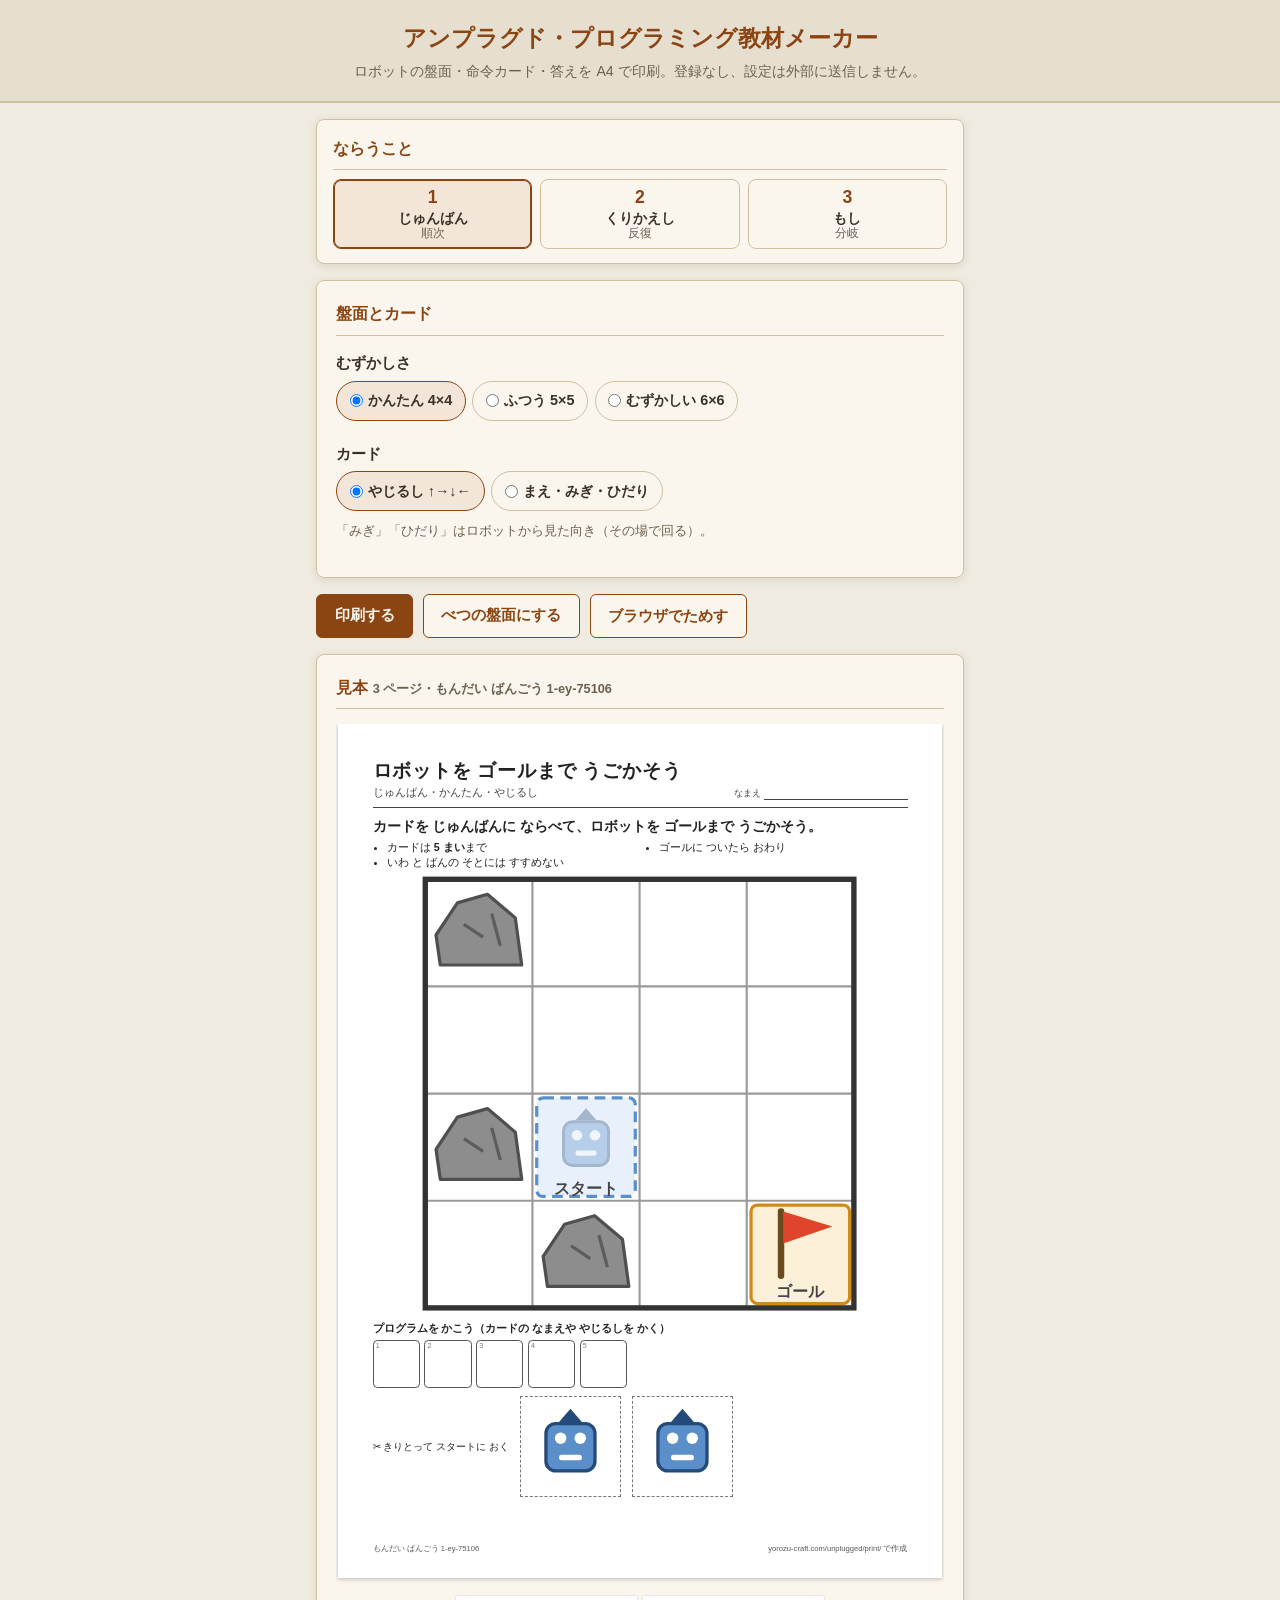
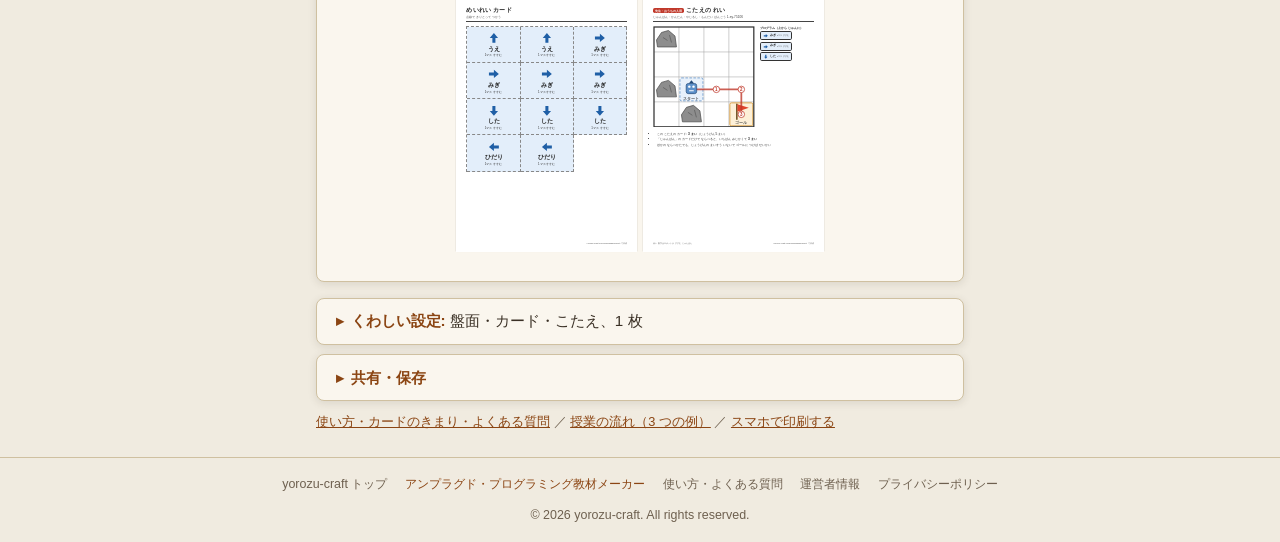
==== index.html @ e31ffbff "アンプラグド・プログラミング教材メーカーを作る（K83） - 盤面（4×4〜6×6）を種から生成。じゅんばん・くりかえし・もしの 3 段階、やじるし／まえ・みぎ・ひだりのカード - どの盤面もカードの" ====
<!DOCTYPE html>
<html lang="ja">
<head>
  <meta charset="UTF-8">
  <meta name="viewport" content="width=device-width, initial-scale=1.0">
  <title>アンプラグド・プログラミング教材メーカー（命令カード・盤面を印刷）｜yorozu-craft</title>
  <meta name="description" content="アンプラグド・プログラミングの教材を無料で印刷。ロボットの盤面・命令カード・先生用の答え。じゅんばん・くりかえし・もしの3段階で、毎回ちがう盤面。登録なし。">
  <meta name="robots" content="index, follow">
  <link rel="canonical" href="https://yorozu-craft.com/unplugged/">

  <meta property="og:title" content="アンプラグド・プログラミング教材メーカー｜yorozu-craft">
  <meta property="og:description" content="アンプラグド・プログラミングの教材を無料で印刷。ロボットの盤面・命令カード・先生用の答え。じゅんばん・くりかえし・もしの3段階で、毎回ちがう盤面。登録なし。">
  <meta property="og:type" content="website">
  <meta property="og:url" content="https://yorozu-craft.com/unplugged/">
  <meta property="og:site_name" content="yorozu-craft">
  <meta property="og:locale" content="ja_JP">
  <meta property="og:image" content="https://yorozu-craft.com/unplugged/og-image.png">
  <meta property="og:image:width" content="1200">
  <meta property="og:image:height" content="630">
  <meta name="twitter:card" content="summary_large_image">
  <meta name="theme-color" content="#8b4513" media="(prefers-color-scheme: light)">
  <meta name="theme-color" content="#1c1814" media="(prefers-color-scheme: dark)">

  <script type="application/ld+json">
  {
    "@context": "https://schema.org",
    "@type": "WebApplication",
    "name": "アンプラグド・プログラミング教材メーカー",
    "description": "アンプラグド・プログラミングの教材を無料で印刷。ロボットの盤面・命令カード・先生用の答え。じゅんばん・くりかえし・もしの3段階で、毎回ちがう盤面。登録なし。",
    "url": "https://yorozu-craft.com/unplugged/",
    "applicationCategory": "EducationalApplication",
    "operatingSystem": "All",
    "offers": { "@type": "Offer", "price": "0", "priceCurrency": "JPY" },
    "inLanguage": "ja"
  }
  </script>

  <!-- Google AdSense（サイト所有確認 + 広告配信スクリプト）。広告は印刷に出さない（style.css の @media print） -->
  <meta name="google-adsense-account" content="ca-pub-5375267956079717">
  <script async src="https://pagead2.googlesyndication.com/pagead/js/adsbygoogle.js?client=ca-pub-5375267956079717"
     crossorigin="anonymous"></script>

  <link rel="icon" href="./favicon.svg" type="image/svg+xml">
  <link rel="apple-touch-icon" href="./apple-touch-icon.png">
  <link rel="manifest" href="./manifest.webmanifest">
  <link rel="stylesheet" href="./style.css">
</head>
<body class="tool-page">

  <!-- 固定バー（SCREEN.md 1.2・D59）: 印刷ボタンが画面の外にあるときだけ上端に出す。読み込み時は無い -->
  <div class="fixbar" id="fixbar" role="status" hidden>
    <span class="fixbar-type" id="fixbar-text"></span>
    <button type="button" class="btn" id="fixbar-print">印刷する</button>
  </div>

  <header class="app-header">
    <h1>アンプラグド・プログラミング教材メーカー</h1>
    <p class="subtitle">ロボットの盤面・命令カード・答えを A4 で印刷。登録なし、設定は外部に送信しません。</p>
  </header>

  <main class="app-main">
    <div id="shared-banner" class="notice" role="status" hidden></div>

    <!-- 1. 種類（段階） -->
    <section class="card" id="sec-type" aria-labelledby="h-type">
      <h2 id="h-type">ならうこと</h2>
      <div class="types">
        <label class="tile"><input type="radio" name="step" value="1" checked><span class="t-ico" aria-hidden="true">1</span><span class="t-name">じゅんばん</span><span class="t-sub">順次</span></label>
        <label class="tile"><input type="radio" name="step" value="2"><span class="t-ico" aria-hidden="true">2</span><span class="t-name">くりかえし</span><span class="t-sub">反復</span></label>
        <label class="tile"><input type="radio" name="step" value="3"><span class="t-ico" aria-hidden="true">3</span><span class="t-name">もし</span><span class="t-sub">分岐</span></label>
      </div>
    </section>

    <!-- 2. 最小の設定（SCREEN.md 1.2 の 3） -->
    <fieldset class="card req" id="sec-opts">
      <legend>盤面とカード</legend>
      <div class="field">
        <span class="lbl-plain" id="lbl-level">むずかしさ</span>
        <div class="seg" role="radiogroup" aria-labelledby="lbl-level">
          <label><input type="radio" name="level" value="easy" checked> かんたん 4×4</label>
          <label><input type="radio" name="level" value="normal"> ふつう 5×5</label>
          <label><input type="radio" name="level" value="hard"> むずかしい 6×6</label>
        </div>
      </div>
      <div class="field">
        <span class="lbl-plain" id="lbl-mode">カード</span>
        <div class="seg" role="radiogroup" aria-labelledby="lbl-mode">
          <label><input type="radio" name="mode" value="yaji" checked> やじるし ↑→↓←</label>
          <label><input type="radio" name="mode" value="muki"> まえ・みぎ・ひだり</label>
        </div>
        <p class="hint" id="mode-note">「みぎ」「ひだり」はロボットから見た向き（その場で回る）。</p>
      </div>
    </fieldset>

    <!-- 3. 主なボタン -->
    <div class="btn-row print-row" id="print-row">
      <button type="button" class="btn" id="btn-print">印刷する</button>
      <button type="button" class="btn btn-sub" id="btn-new">べつの盤面にする</button>
      <a class="btn btn-sub" id="btn-try" href="./try.html">ブラウザでためす</a>
    </div>

    <!-- 4. 見本（印刷ではこの DOM がそのまま出る） -->
    <section class="card" id="sec-preview" aria-labelledby="h-preview">
      <h2 id="h-preview">見本 <span class="small" id="preview-info"></span></h2>
      <div class="sheets" id="sheets" aria-live="polite"></div>
    </section>

    <!-- 5. くわしい設定 -->
    <details class="card opt no-print" id="opt-more">
      <summary>くわしい設定: <span class="opt-state"></span></summary>
      <fieldset class="field plain">
        <legend>印刷するもの</legend>
        <label class="inline"><input type="checkbox" id="part-board" checked> 盤面（プログラムを書くらん・ロボットのコマつき）</label>
        <label class="inline"><input type="checkbox" id="part-cards" checked> 命令カード（切り取って使う）</label>
        <label class="inline"><input type="checkbox" id="part-answer" checked> こたえ（先生・おうちの人用）</label>
      </fieldset>
      <div class="field">
        <label for="boards">盤面の数</label>
        <select id="boards"><option value="1">1 枚</option><option value="2">2 枚</option><option value="3">3 枚</option><option value="4">4 枚</option></select>
      </div>
      <label class="inline field"><input type="checkbox" id="big"> カードを大きく（黒板に貼る。1 ページ 6 まい）</label>
      <div class="field">
        <label for="name">なまえ（盤面に入れる。空欄なら書くらん）</label>
        <input type="text" id="name" maxlength="20" autocomplete="off">
      </div>
      <label class="inline field"><input type="checkbox" id="credit" checked> ページの下に「yorozu-craft.com/unplugged/print/ で作成」</label>
      <div class="field">
        <label for="seed">もんだい ばんごう（同じ番号なら同じ盤面）</label>
        <input type="number" id="seed" min="1" max="99999" inputmode="numeric">
      </div>
    </details>

    <!-- 6. 共有・保存 -->
    <details class="card opt no-print" id="file-box">
      <summary>共有・保存</summary>
      <p class="small">設定はこの端末のブラウザ（localStorage、キー <code>unplugged_settings</code>）にだけ保存され、外部には送信されません。書き出し・読み込みはこの画面のボタンから。</p>
      <div class="btn-row">
        <button type="button" id="share" class="btn btn-sub">同じ盤面を開くリンクをコピー</button>
        <button type="button" id="backup-export" class="btn btn-sub">ファイルに書き出す</button>
        <button type="button" id="backup-import" class="btn btn-sub">ファイルから読み込む</button>
      </div>
      <input type="file" id="backup-file" accept=".json,application/json" hidden>
      <p id="backup-msg" class="small" aria-live="polite"></p>
    </details>

    <p class="small no-print"><a href="./guide.html">使い方・カードのきまり・よくある質問</a> ／ <a href="./jugyou.html">授業の流れ（3 つの例）</a> ／ <a href="../print-help.html">スマホで印刷する</a></p>
  </main>

  <footer class="app-footer">
    <nav class="footer-nav" aria-label="フッターナビゲーション">
      <ul>
        <li><a href="../">yorozu-craft トップ</a></li>
        <li><a href="./" aria-current="page">アンプラグド・プログラミング教材メーカー</a></li>
        <li><a href="./guide.html">使い方・よくある質問</a></li>
        <li><a href="../about.html">運営者情報</a></li>
        <li><a href="../privacy-policy.html">プライバシーポリシー</a></li>
      </ul>
    </nav>
    <p>&copy; 2026 yorozu-craft. All rights reserved.</p>
  </footer>

  <script src="./screen.js"></script>
  <script src="./puzzle.js"></script>
  <script src="./calc.js"></script>
  <script src="./sheets.js"></script>
  <script src="./main.js"></script>
  <!-- Cloudflare Web Analytics（Cookie を使わないアクセス解析） --><script type='module' src='https://static.cloudflareinsights.com/beacon.min.js' data-cf-beacon='{"token": "b79bf821e1fd4b6683866d493b1de426"}'></script><!-- End Cloudflare Web Analytics -->
</body>
</html>
---- style.css ----
/* ===========================
   アンプラグド・プログラミング教材メーカー — yorozu-craft 共通の和紙風の配色
   色はトークン（--bg / --card / --text / --muted / --accent / --border）だけを使う。
   ダークモードは端末の設定に自動で合わせる（prefers-color-scheme。手動切替は付けない）
   =========================== */
:root {
  color-scheme: light dark;
  --bg: #f0ebe0;
  --bg-2: #e6dfd0;
  --card: #faf6ee;
  --text: #3a3025;
  --muted: #6e604f;
  --accent: #8b4513;
  --accent-soft: #f3e6d8;
  --border: #cfc0a0;
  --shadow: rgba(58, 48, 37, 0.12);
}

@media (prefers-color-scheme: dark) {
  :root {
    --bg: #1c1814;
    --bg-2: #25201a;
    --card: #2b251e;
    --text: #ece4d6;
    --muted: #b9ab96;
    --accent: #e0a066;
    --accent-soft: #3a2e22;
    --border: #4a3f33;
    --shadow: rgba(0, 0, 0, 0.4);
  }
}

*, *::before, *::after { box-sizing: border-box; margin: 0; padding: 0; }
[hidden] { display: none !important; }

body {
  /* README「ツールを追加するとき」9: 端末のフォント。Web フォントは読まない */
  font-family: "Noto Sans JP", "Noto Sans CJK JP", "Hiragino Sans", "Hiragino Kaku Gothic ProN", Meiryo, sans-serif;
  background: var(--bg);
  color: var(--text);
  line-height: 1.7;
}

a { color: var(--accent); }

/* ヘッダー */
.app-header {
  text-align: center;
  padding: 1.4rem 1rem 1.1rem;
  background: var(--bg-2);
  border-bottom: 2px solid var(--border);
}
.app-header h1 { font-size: 1.45rem; color: var(--accent); line-height: 1.4; }
.app-header .subtitle { font-size: 0.88rem; color: var(--muted); margin-top: 0.3rem; }

/* レイアウト */
.app-main { max-width: 680px; margin: 0 auto; padding: 1rem; }
.card {
  background: var(--card);
  border: 1px solid var(--border);
  border-radius: 8px;
  padding: 1.2rem;
  margin-bottom: 1rem;
  box-shadow: 0 2px 8px var(--shadow);
}
.card h2 {
  font-size: 1.02rem;
  color: var(--accent);
  border-bottom: 1px solid var(--border);
  padding-bottom: 0.4rem;
  margin-bottom: 0.9rem;
}

/* 入力 */
.field { margin-bottom: 1rem; }
.field label { display: block; font-weight: 600; font-size: 0.95rem; margin-bottom: 0.25rem; }
.field .hint { font-size: 0.8rem; color: var(--muted); margin-bottom: 0.4rem; }
.field input[type="number"], .field input[type="text"], .field select {
  width: 100%;
  max-width: 16rem;
  padding: 0.45rem 0.5rem;
  font-size: 1rem;
  border: 1px solid var(--border);
  border-radius: 6px;
  background: var(--card);
  color: var(--text);
}

.btn {
  display: inline-block;
  padding: 0.5rem 1.1rem;
  border: none;
  border-radius: 6px;
  background: var(--accent);
  color: var(--card);
  font-size: 0.95rem;
  font-weight: 600;
  cursor: pointer;
}
.btn:focus-visible { outline: 2px solid var(--accent); outline-offset: 2px; }

/* 読みもの（guide.html） */
.content h3 { font-size: 0.95rem; margin: 1rem 0 0.3rem; }
.content p, .content li { font-size: 0.9rem; }
.content p + p { margin-top: 0.5rem; }
.content ul, .content ol { padding-left: 1.3rem; margin: 0.3rem 0; }
.faq dt { font-weight: 600; margin-top: 0.9rem; font-size: 0.92rem; }
.faq dt::before { content: 'Q. '; color: var(--accent); }
.faq dd { font-size: 0.88rem; color: var(--muted); padding: 0.2rem 0 0.5rem 1.2rem; border-bottom: 1px solid var(--border); }
.info-list { display: grid; grid-template-columns: max-content 1fr; gap: 0.4rem 1.2rem; font-size: 0.9rem; }
.info-list dt { font-weight: 600; }
.info-list dd { color: var(--muted); }
.small { font-size: 0.8rem; color: var(--muted); margin-top: 0.4rem; }

/* フッター */
.app-footer {
  text-align: center;
  padding: 1rem;
  font-size: 0.78rem;
  color: var(--muted);
  border-top: 1px solid var(--border);
  margin-top: 0.5rem;
}
.footer-nav ul { list-style: none; display: flex; justify-content: center; flex-wrap: wrap; gap: 0.4rem 1.1rem; margin-bottom: 0.6rem; }
.footer-nav a { color: var(--muted); text-decoration: none; }
.footer-nav a:hover, .footer-nav a[aria-current="page"] { color: var(--accent); }

@media (max-width: 480px) {
  .app-header h1 { font-size: 1.2rem; }
}

/* ===========================
   画面の骨組み（yorozu-plans の docs/SCREEN.md。README「ツールを追加するとき」25）
   必須の入力（fieldset.req）→ 結果（.result-card）→ くわしく入れる（details.opt）、上端の固定バー、PC の 2 カラム
   seido-keisan/nenmatsu と gakushu-print の試験（2026-09-24）から取り出したもの
   =========================== */
fieldset.card { min-width: 0; }
.req legend {
  float: left; width: 100%;   /* legend を枠の上に載せず、h2 と同じ見た目で枠の中に置く */
  font-size: 1.02rem; font-weight: 700; color: var(--accent);
  border-bottom: 1px solid var(--border); padding-bottom: 0.4rem; margin-bottom: 0.9rem;
}
.req legend + * { clear: both; }

/* 結果: 大きな数字 1 つ＋ 1 行。内訳は details.rels */
.result-card { scroll-margin-top: 56px; }   /* 固定バー（44px）で見出しが隠れないように */
.result-card:focus { outline: none; }
.result-big { font-size: 1.8rem; font-weight: 700; color: var(--accent); line-height: 1.3; }
.result-sub { font-size: 0.9rem; color: var(--muted); }
details.rels > summary { cursor: pointer; min-height: 44px; padding: 0.55rem 0; list-style: none; color: var(--accent); font-size: 0.92rem; }
details.rels > summary::-webkit-details-marker { display: none; }
details.rels > summary::before { content: '▸'; margin-right: 0.4rem; }
details.rels[open] > summary::before { content: '▾'; }

/* くわしく入れる（1 グループ 1 つの details）。summary の .opt-state に今の状態を出す（screen.js の detailsSummary） */
details.card.opt { padding: 0 1.2rem; margin-bottom: 0.6rem; }
details.card.opt > summary {
  cursor: pointer; display: block; min-height: 44px; padding: 0.6rem 0;
  color: var(--accent); font-weight: 600; font-size: 0.95rem; list-style: none;
}
details.card.opt > summary::-webkit-details-marker { display: none; }
details.card.opt > summary::before { content: '▸'; margin-right: 0.4rem; }
details.card.opt[open] > summary::before { content: '▾'; }
details.card.opt[open] { padding-bottom: 0.9rem; }
details.card.opt[open] > summary { border-bottom: 1px solid var(--border); margin-bottom: 0.9rem; }
details > summary:focus-visible { outline: 2px solid var(--accent); outline-offset: 2px; }
.opt-state { color: var(--text); font-weight: normal; }
.btn-row { display: flex; flex-wrap: wrap; gap: 0.6rem; margin: 0.6rem 0; }   /* ボタンの間隔（SCREEN.md 5 章。4 章の上下 12px 以上は margin で） */
.btn-row .btn { min-height: 44px; }

/* 固定バー（SCREEN.md 0 章の 3・D59）: 上端に 1 行、高さ 44px。下端は AdSense のアンカー広告が使う。
   読み込み時は hidden（screen.js が出し入れする。fixed なのでレイアウトはずれない） */
.fixbar {
  position: fixed; top: 0; left: 0; right: 0; z-index: 50; height: 44px;
  background: var(--card); border-bottom: 2px solid var(--accent); box-shadow: 0 2px 8px var(--shadow);
}
.fixbar a, .fixbar button {
  display: block; width: 100%; max-width: 720px; margin: 0 auto; padding: 0 1rem; height: 42px; line-height: 42px; text-align: center;
  white-space: nowrap; overflow: hidden; text-overflow: ellipsis; font: inherit; font-weight: 700;
  color: var(--accent); background: none; border: none; text-decoration: none; cursor: pointer;
}
.fixbar a:focus-visible, .fixbar button:focus-visible { outline: 2px solid var(--accent); outline-offset: -3px; }

/* PC（900px 以上）の 2 カラム（D63: 制度の計算機だけ）。<main class="app-main layout-2col"> にすると、
   左に入力・右に結果（sticky）。結果が常に見えるので、固定バーに fixbar-narrow も付けて PC では出さない */
@media (min-width: 900px) {
  .fixbar-narrow { display: none !important; }
  .layout-2col { max-width: 1120px; display: grid; grid-template-columns: minmax(0, 1fr) minmax(0, 26rem); column-gap: 1.2rem; align-items: start; }
  .layout-2col > *, .layout-2col > form > * { grid-column: 1; }
  .layout-2col > form { display: contents; }
  .layout-2col .result-card { grid-column: 2; grid-row: 1 / span 30; position: sticky; top: 1rem; max-height: calc(100vh - 2rem); overflow-y: auto; }
}

@media print {
  .fixbar, .no-print { display: none !important; }
  /* 印刷では折りたたみの中も出す（途中の計算・入れた値を紙に残す） */
  main details::details-content { content-visibility: visible; display: block; }
  main details > summary::before { content: none; }
  .layout-2col { display: block; }
  .layout-2col .result-card { position: static; max-height: none; overflow: visible; }
  /* 広告は印刷に出さない（gakushu-print と同じ） */
  ins.adsbygoogle, .google-auto-placed, iframe[id^="aswift"], iframe[id^="google_ads"] { display: none !important; }
}

/* ===========================
   アンプラグド・プログラミング教材メーカーの部品
   =========================== */
.btn { font-family: inherit; text-decoration: none; border: 1px solid var(--accent); }
.btn-sub { background: var(--card); color: var(--accent); }
.btn:disabled { opacity: 0.5; cursor: not-allowed; }
.notice { background: var(--accent-soft); border: 1px solid var(--accent); border-radius: 8px; padding: 0.6rem 0.9rem; margin-bottom: 1rem; font-size: 0.9rem; }
.hint { font-size: 0.8rem; color: var(--muted); margin-top: 0.3rem; }
.lbl-plain { display: block; font-weight: 600; font-size: 0.95rem; margin-bottom: 0.3rem; }
fieldset.plain { border: none; }
fieldset.plain legend { font-weight: 600; font-size: 0.95rem; margin-bottom: 0.3rem; }
.inline { display: flex; align-items: flex-start; gap: 0.45rem; font-size: 0.9rem; min-height: 32px; }
.inline input { margin-top: 0.4rem; flex: none; }
.field .inline { font-weight: 400; }

/* 選択肢（ラジオをボタンの見た目に） */
.seg { display: flex; flex-wrap: wrap; gap: 0.4rem; }
.seg label {
  display: inline-flex; align-items: center; gap: 0.3rem; min-height: 40px;
  border: 1px solid var(--border); border-radius: 999px; padding: 0.3rem 0.8rem;
  font-size: 0.9rem; cursor: pointer; background: var(--card);
}
.seg label:has(input:checked) { background: var(--accent-soft); border-color: var(--accent); font-weight: 600; }
.seg label:has(input:disabled) { opacity: 0.45; cursor: not-allowed; }
.seg label:has(input:focus-visible) { outline: 2px solid var(--accent); outline-offset: 2px; }

/* 種類のタイル */
.types { display: grid; grid-template-columns: repeat(3, minmax(0, 1fr)); gap: 0.5rem; }
.tile {
  position: relative; display: grid; grid-template-columns: 1fr; justify-items: center; text-align: center;
  border: 1px solid var(--border); border-radius: 8px; padding: 0.45rem 0.5rem; cursor: pointer; background: var(--card); min-height: 52px;
}
.tile input { position: absolute; opacity: 0; width: 1px; height: 1px; }
.tile:has(input:checked) { border-color: var(--accent); background: var(--accent-soft); box-shadow: inset 0 0 0 1px var(--accent); }
.tile:has(input:focus-visible) { outline: 2px solid var(--accent); outline-offset: 2px; }
.t-ico { font-size: 1.1rem; line-height: 1.2; color: var(--accent); font-weight: 700; }
.t-name { font-weight: 600; font-size: 0.88rem; line-height: 1.3; }
.t-sub { font-size: 0.72rem; color: var(--muted); line-height: 1.2; }
#sec-type .types + * { margin-top: 0; }
#sec-type { padding: 0.9rem 1rem; }
#sec-type h2 { margin-bottom: 0.6rem; }

.print-row { margin: 0 0 1rem; }
.fixbar { display: flex; align-items: center; justify-content: center; gap: 0.8rem; padding: 0 1rem; }
.fixbar-type { font-size: 0.85rem; color: var(--muted); white-space: nowrap; overflow: hidden; text-overflow: ellipsis; min-width: 0; }
.fixbar .btn { flex: none; width: auto; height: 34px; line-height: 1; padding: 0.2rem 1.1rem; color: var(--card); background: var(--accent); }
#sec-preview { scroll-margin-top: 56px; }

/* ===========================
   プリント（A4 縦 210×297mm）。画面では縮小して見本に、印刷では原寸で 1 枚ずつ。紙なのでダークモードでも白地
   =========================== */
.sheets { --z: 0.4; min-height: 12rem; margin: 0.4rem 0; overflow-x: auto; text-align: center; }
.sheets .sheet { zoom: var(--z); margin: 0 auto 24px; box-shadow: 0 1px 6px rgba(0, 0, 0, 0.25); text-align: left; }
.sheets .sheet + .sheet { display: inline-flex; vertical-align: top; zoom: var(--zs, 0.12); margin: 0 12px 12px; }
.sheet {
  width: 210mm; height: 297mm; overflow: hidden; padding: 12mm 12mm 8mm;
  display: flex; flex-direction: column; background: #fff; color: #222;
  font-family: "Noto Sans JP", "Noto Sans CJK JP", "Hiragino Sans", "Hiragino Kaku Gothic ProN", Meiryo, sans-serif;
  line-height: 1.4; -webkit-print-color-adjust: exact; print-color-adjust: exact;
}
.sh-head { display: flex; justify-content: space-between; align-items: flex-end; gap: 4mm; border-bottom: 0.6mm solid #444; padding-bottom: 2.5mm; }
.sh-title h3 { font-size: 19pt; font-weight: 700; letter-spacing: 0.04em; }
.sh-sub { font-size: 10.5pt; color: #444; }
.sh-fields { display: flex; gap: 4mm; font-size: 11pt; }
.f { display: inline-flex; align-items: flex-end; gap: 1mm; white-space: nowrap; }
.f .lbl { font-size: 9pt; color: #444; }
.box.name { display: inline-block; border-bottom: 0.3mm solid #444; min-width: 50mm; height: 9mm; position: relative; }
.name-dark { position: absolute; left: 1.5mm; bottom: 0.5mm; font-size: 15pt; }
.ans-badge { display: inline-block; font-size: 10pt; color: #fff; background: #c0392b; border-radius: 2mm; padding: 0.5mm 2.5mm; vertical-align: middle; letter-spacing: 0; }
.sh-inst { font-size: 14pt; font-weight: 700; margin: 3mm 0 1mm; }
.rules { font-size: 10.5pt; padding-left: 5mm; margin: 0 0 2mm; columns: 2; column-gap: 8mm; }
.rules li { break-inside: avoid; }
.sh-body { flex: 1; min-height: 0; }
.sh-foot { display: flex; justify-content: space-between; font-size: 7.5pt; color: #595959; padding-top: 2mm; margin-top: auto; }

/* 盤面（SVG。1 マス = 100） */
.board-wrap { display: flex; justify-content: center; align-items: flex-start; }
.sheet-board .board-wrap { flex: none; height: 152mm; }
.sheet-board .board-wrap .board { height: 152mm; }
.board .b-bg { fill: #fff; }
.board .b-line { stroke: #9a9a9a; stroke-width: 2; }
.board .b-frame { fill: none; stroke: #333; stroke-width: 5; }
.board .start-bg { fill: #e8f1fb; stroke: #5b8fc9; stroke-width: 3; stroke-dasharray: 10 6; }
.board .goal-bg { fill: #fdf0d8; stroke: #d08a1a; stroke-width: 3; }
.board .goal-pole { stroke: #6b4b1c; stroke-width: 6; stroke-linecap: round; }
.board .goal-flag { fill: #e0452b; }
.board .cell-label { font-size: 15px; fill: #444; font-weight: 700; }
.board .rock path { fill: #8d8d8d; stroke: #4f4f4f; stroke-width: 3; stroke-linejoin: round; }
.board .rock .rock-line { fill: none; stroke: #5d5d5d; stroke-width: 3; }
.board .ans-path { fill: none; stroke: #c0392b; stroke-width: 7; stroke-linejoin: round; stroke-linecap: round; opacity: 0.8; }
.board .ans-dot { fill: #fff; stroke: #c0392b; stroke-width: 3; }
.board .ans-num { font-size: 18px; font-weight: 700; fill: #c0392b; }
.robot .rb-body { fill: #5b8fc9; stroke: #234a78; stroke-width: 4; }
.robot .rb-nose { fill: #234a78; }
.robot .rb-eye { fill: #fff; }
.robot.faint { opacity: 0.35; }
.robot.live { transition: transform 0.35s ease; }

/* プログラムを書くらん・切り取るコマ */
.write { margin-top: 3mm; }
.write-h { font-size: 10.5pt; font-weight: 700; margin-bottom: 1.5mm; }
.pboxes { display: flex; flex-wrap: wrap; gap: 1.5mm; }
.pbox { width: 16.5mm; height: 16.5mm; border: 0.4mm solid #555; border-radius: 1.5mm; position: relative; }
.pbox-n { position: absolute; left: 0.8mm; top: 0.2mm; font-size: 7pt; color: #777; }
.cutout { display: flex; align-items: center; gap: 4mm; margin-top: 3mm; font-size: 9.5pt; }
.piece { border: 0.3mm dashed #777; display: inline-flex; padding: 1mm; }
.piece svg { width: 100%; height: 100%; }

/* こたえ */
.ans-grid { display: flex; gap: 6mm; margin-top: 4mm; align-items: flex-start; }
.ans-grid .board-wrap { flex: none; width: 118mm; }
.ans-grid .board-wrap .board { width: 118mm; height: auto; }
.ans-prog { flex: 1; min-width: 0; }
.ans-notes { font-size: 10.5pt; padding-left: 5mm; margin-top: 5mm; }
.ans-notes li { margin-bottom: 1.2mm; }
.prog { list-style: none; }
.prog li { margin: 0 0 1.2mm calc(var(--dep) * 7mm); }

/* カード */
.pcard {
  display: flex; align-items: center; gap: 2.5mm; border: 0.6mm solid #333; border-radius: 3mm; padding: 2mm 3mm;
  background: #fff; color: #222; font-weight: 700;
}
.pcard .ic { width: 13mm; height: 13mm; flex: none; }
.pcard .pc-name { font-size: 17pt; line-height: 1.1; white-space: nowrap; }
.pcard .pc-sub { white-space: nowrap; }
.pcard .pc-sub { font-size: 9.5pt; font-weight: 400; color: #333; }
.pcard .rep-n { display: inline-block; min-width: 9mm; height: 8mm; border: 0.4mm solid #333; border-radius: 1mm; background: #fff; text-align: center; font-size: 13pt; font-weight: 700; vertical-align: middle; }
.c-move { background: #e3eefa; } .c-move .ic { color: #1f5fa6; }
.c-turn { background: #e5f4e6; } .c-turn .ic { color: #2b7a33; }
.c-rep { background: #fdecd6; } .c-rep .ic { color: #b86400; }
.c-if { background: #f1e6f8; } .c-if .ic { color: #7a3aa0; }
.c-end { background: #eee; } .c-end .ic { color: #555; }
.pcard.mini { display: inline-flex; padding: 0.8mm 2mm; gap: 1.5mm; border-width: 0.4mm; border-radius: 2mm; }
.pcard.mini .ic { width: 6.5mm; height: 6.5mm; }
.pcard.mini .pc-name { font-size: 11pt; }
.pcard.mini .pc-sub { font-size: 8pt; }
.pcard.mini .rep-n { min-width: 6mm; height: 5.5mm; font-size: 10pt; }
.cut-grid { display: grid; grid-template-columns: repeat(3, 1fr); grid-auto-rows: 42mm; margin-top: 4mm; border-top: 0.3mm dashed #888; border-left: 0.3mm dashed #888; }
.cut-grid > .pcard { border-radius: 0; border: none; border-right: 0.3mm dashed #888; border-bottom: 0.3mm dashed #888; flex-direction: column; justify-content: center; gap: 1mm; text-align: center; }
.cut-grid > .pcard .ic { width: 16mm; height: 16mm; }
.cut-grid > .pcard .pc-name { font-size: 20pt; }
.sheet-cards.big .cut-grid { grid-template-columns: repeat(2, 1fr); grid-auto-rows: 84mm; }
.sheet-cards.big .pcard .ic { width: 34mm; height: 34mm; }
.sheet-cards.big .pcard .pc-name { font-size: 40pt; }
.sheet-cards.big .pcard .pc-sub { font-size: 16pt; }
.sheet-cards.big .pcard .rep-n { min-width: 18mm; height: 15mm; font-size: 26pt; }

@page { size: A4 portrait; margin: 0; }
@media print {
  html, body { background: #fff !important; margin: 0; padding: 0; }
  body.tool-page > :not(main) { display: none !important; }
  body.tool-page main > :not(#sec-preview) { display: none !important; }
  #sec-preview > :not(#sheets) { display: none !important; }
  body.tool-page main, #sec-preview { max-width: none; margin: 0; padding: 0; border: none; box-shadow: none; background: none; }
  #sheets > :not(.sheet) { display: none !important; }
  .sheets { min-height: 0; margin: 0; overflow: visible; text-align: left; }
  .sheets .sheet, .sheets .sheet + .sheet { display: flex; zoom: 1; margin: 0; box-shadow: none; break-after: page; page-break-after: always; height: 296.6mm; }
  .sheets .sheet:last-child { break-after: auto; page-break-after: auto; }
}

/* ===========================
   ためす画面（try.html）
   =========================== */
.try-page .app-header { padding: 0.5rem 1rem; }
.try-page .app-header h1 { font-size: 1.05rem; }
.try-page .app-main { padding: 0.5rem 0.75rem; }
.try-top { display: flex; justify-content: space-between; align-items: center; gap: 0.5rem; font-size: 0.85rem; margin-bottom: 0.4rem; }
.try-board { background: #fff; border-radius: 8px; padding: 4px; max-width: 420px; margin: 0 auto; display: flex; justify-content: center; }
.try-board .board { width: 100%; height: auto; display: block; max-height: 37vh; }
.try-rule { font-size: 0.8rem; color: var(--muted); text-align: center; margin: 0.2rem 0; }
.palette { display: grid; grid-template-columns: repeat(4, minmax(0, 1fr)); gap: 0.35rem; margin: 0.4rem 0; }
.palette button { min-height: 48px; font-family: inherit; border-radius: 8px; border: 1px solid var(--border); background: var(--card); color: var(--text); cursor: pointer; display: flex; align-items: center; justify-content: center; gap: 0.2rem; font-size: 0.85rem; font-weight: 700; padding: 0.2rem; }
.palette button .ic { width: 22px; height: 22px; flex: none; }
.palette button span { white-space: nowrap; font-size: 0.82rem; }
.palette .c-move .ic { color: #1f5fa6; } .palette .c-turn .ic { color: #2b7a33; } .palette .c-rep .ic { color: #b86400; } .palette .c-if .ic { color: #7a3aa0; } .palette .c-end .ic { color: #777; }
.rep-pick { grid-column: span 2; display: flex; align-items: center; gap: 0.3rem; font-size: 0.85rem; justify-content: center; white-space: nowrap; }
.rep-pick select { font-size: 1rem; padding: 0.2rem; border-radius: 6px; border: 1px solid var(--border); background: var(--card); color: var(--text); }
.prog-box { background: var(--card); border: 1px solid var(--border); border-radius: 8px; min-height: 52px; padding: 0.4rem; }
.prog-box .prog { display: flex; flex-wrap: wrap; gap: 0.25rem; align-items: center; }
.prog-box .prog li { margin: 0; }
.prog-box .pcard.mini { font-size: 12px; }
.prog-box .pcard.mini .ic { width: 16px; height: 16px; }
.prog-box .pcard.mini .pc-name { font-size: 13px; }
.prog-box .pcard.mini .pc-sub { font-size: 10px; }
.prog-box .pcard.mini .rep-n { min-width: 16px; height: 16px; font-size: 12px; line-height: 14px; }
.prog-box li.now .pcard { outline: 3px solid #e0452b; outline-offset: 1px; }
.prog-box li.bad .pcard { outline: 3px dashed #c0392b; }
.prog-box .dep-mark { color: var(--muted); font-size: 0.75rem; }
.prog-count { font-size: 0.8rem; color: var(--muted); text-align: right; }
.run-row { display: grid; grid-template-columns: 2fr 1fr 1fr; gap: 0.4rem; margin: 0.5rem 0; }
.run-row .btn { min-height: 48px; white-space: nowrap; padding: 0.5rem 0.4rem; font-size: 0.88rem; }
.try-result { font-size: 1.05rem; font-weight: 700; text-align: center; min-height: 1.6em; }
.try-result.ok { color: #2b7a33; }
.try-result.ng { color: #c0392b; }
@media (prefers-color-scheme: dark) {
  .try-result.ok { color: #7fd08a; }
  .try-result.ng { color: #ff9a8a; }
}
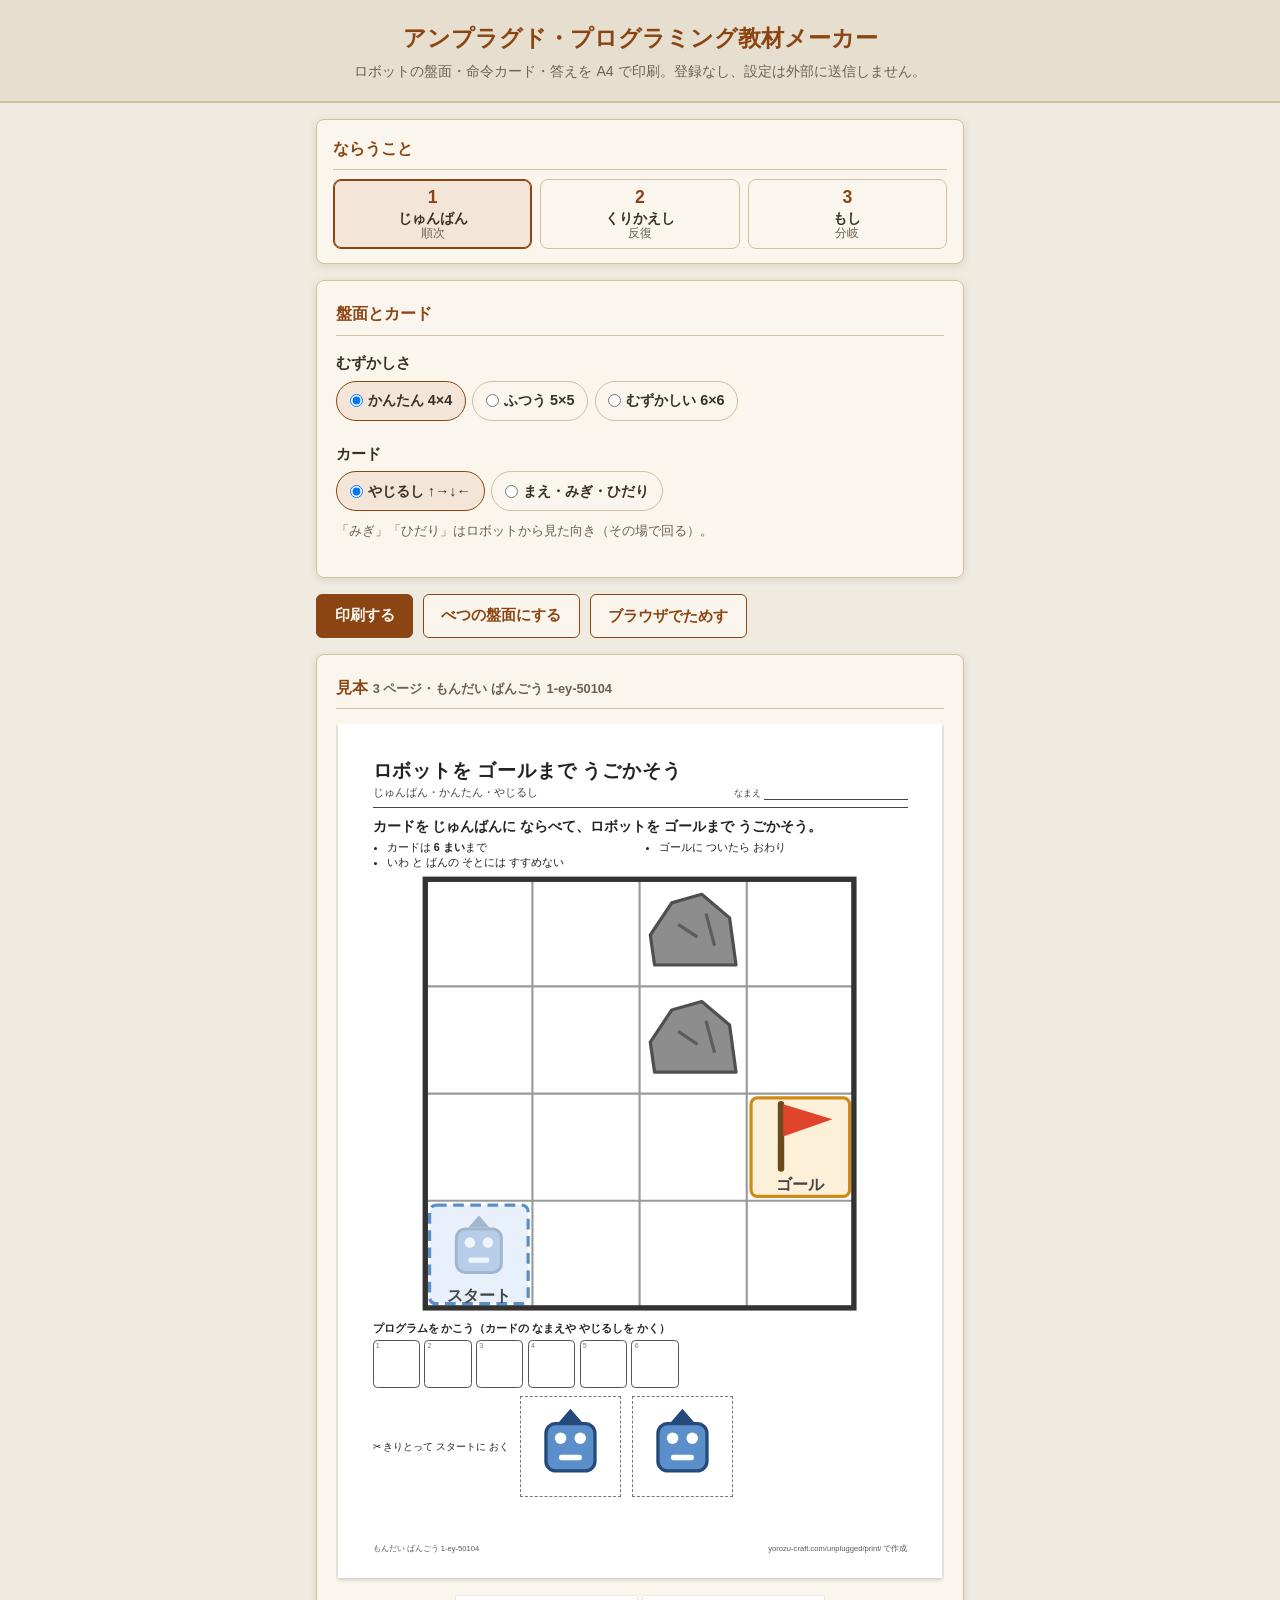
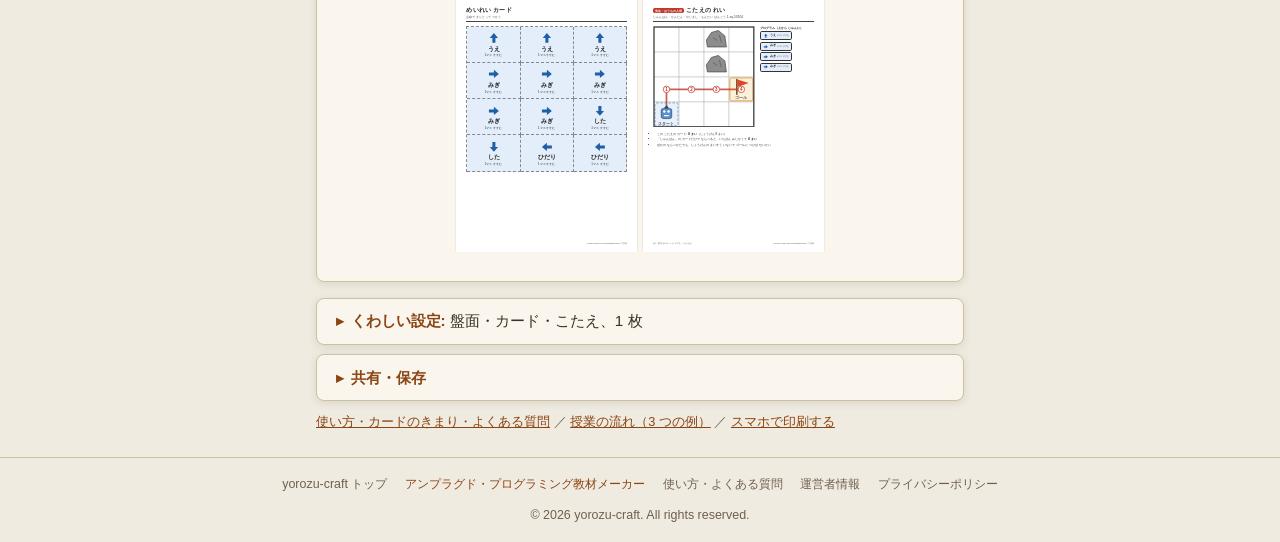
==== commit d3c97f71: "「保存した内容をすべて消す（初期状態に戻す）」ボタンを置く（K123） ブラウザに保存するページに、共通の reset-storage.js と data-reset-storage のボタンを置く。" ====
--- a/index.html
+++ b/index.html
@@ -138,6 +138,7 @@
         <button type="button" id="share" class="btn btn-sub">同じ盤面を開くリンクをコピー</button>
         <button type="button" id="backup-export" class="btn btn-sub">ファイルに書き出す</button>
         <button type="button" id="backup-import" class="btn btn-sub">ファイルから読み込む</button>
+        <button type="button" class="btn btn-sub" data-reset-storage="unplugged_">保存した内容をすべて消す（初期状態に戻す）</button>
       </div>
       <input type="file" id="backup-file" accept=".json,application/json" hidden>
       <p id="backup-msg" class="small" aria-live="polite"></p>
@@ -163,6 +164,7 @@
   <script src="./puzzle.js"></script>
   <script src="./calc.js"></script>
   <script src="./sheets.js"></script>
+  <script src="./reset-storage.js"></script>
   <script src="./main.js"></script>
   <!-- Cloudflare Web Analytics（Cookie を使わないアクセス解析） --><script type='module' src='https://static.cloudflareinsights.com/beacon.min.js' data-cf-beacon='{"token": "b79bf821e1fd4b6683866d493b1de426"}'></script><!-- End Cloudflare Web Analytics -->
 </body>
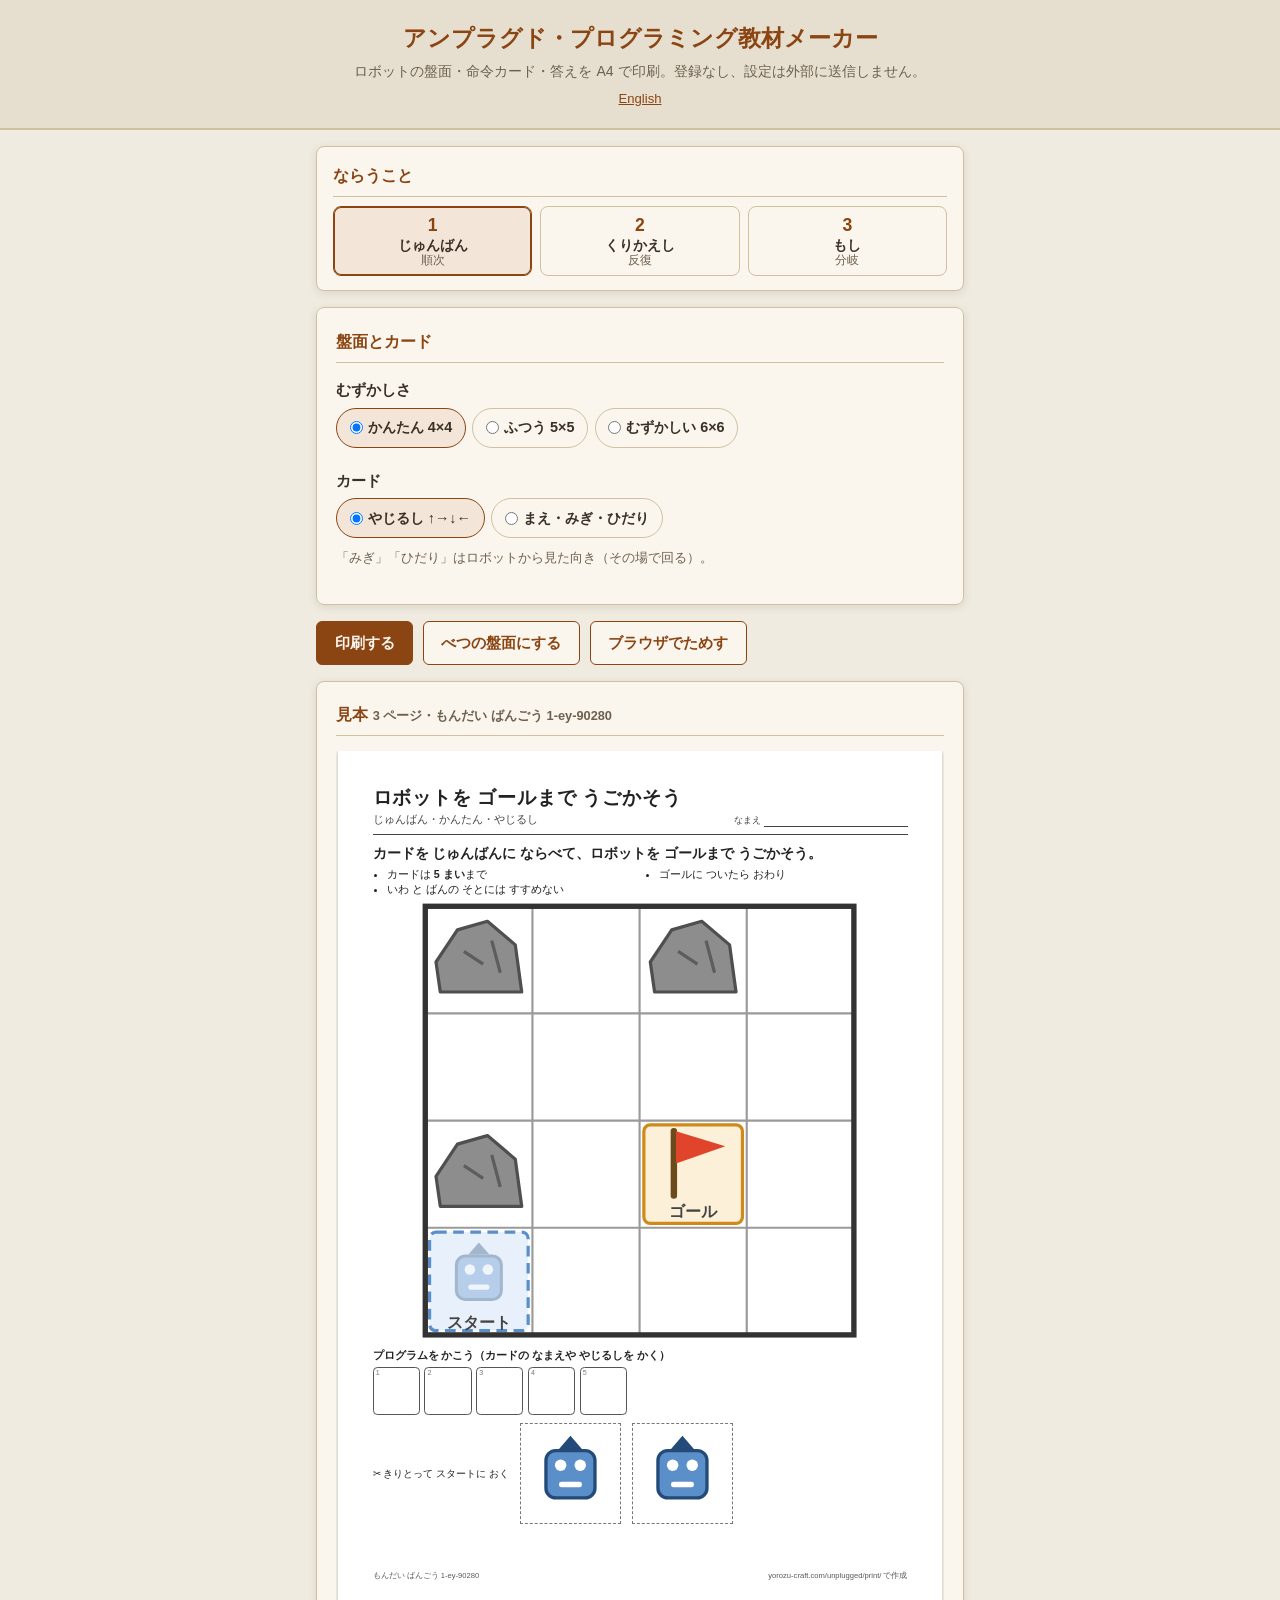
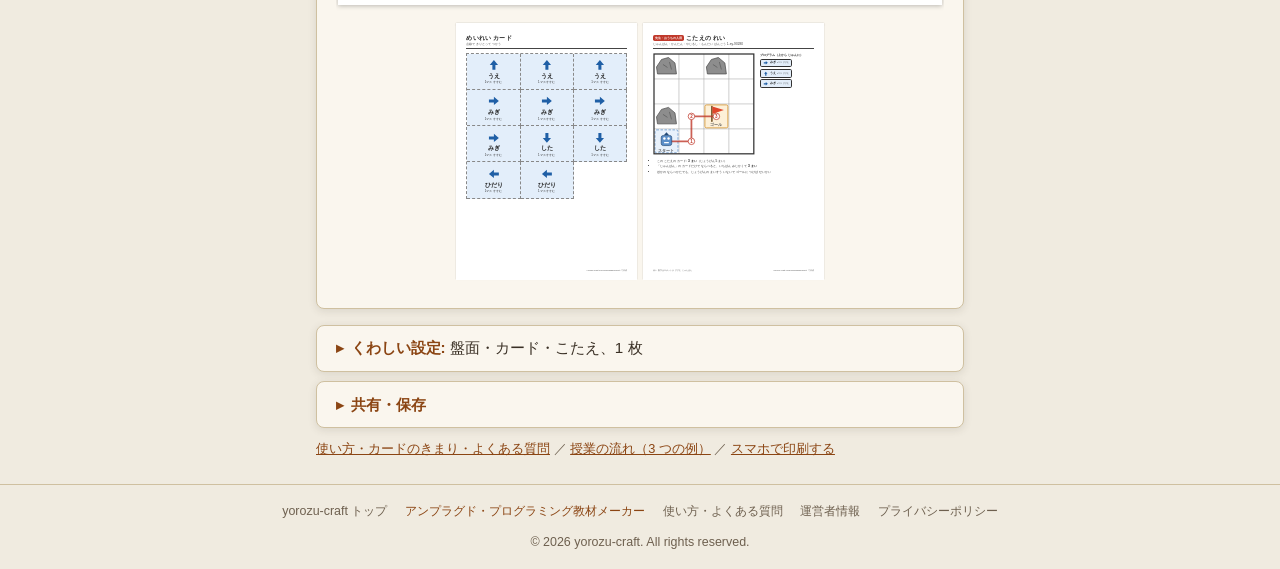
==== commit 8b370292: "英語版を足す（en/。Unplugged coding printables、K83 の英語） - 同じ生成器と印刷ページを使い、文だけ英語に（sheets.js に TXT.ja / TXT.en。" ====
--- a/index.html
+++ b/index.html
@@ -7,6 +7,9 @@
   <meta name="description" content="アンプラグド・プログラミングの教材を無料で印刷。ロボットの盤面・命令カード・先生用の答え。じゅんばん・くりかえし・もしの3段階で、毎回ちがう盤面。登録なし。">
   <meta name="robots" content="index, follow">
   <link rel="canonical" href="https://yorozu-craft.com/unplugged/">
+  <link rel="alternate" hreflang="ja" href="https://yorozu-craft.com/unplugged/">
+  <link rel="alternate" hreflang="en" href="https://yorozu-craft.com/unplugged/en/">
+  <link rel="alternate" hreflang="x-default" href="https://yorozu-craft.com/unplugged/">
 
   <meta property="og:title" content="アンプラグド・プログラミング教材メーカー｜yorozu-craft">
   <meta property="og:description" content="アンプラグド・プログラミングの教材を無料で印刷。ロボットの盤面・命令カード・先生用の答え。じゅんばん・くりかえし・もしの3段階で、毎回ちがう盤面。登録なし。">
@@ -56,6 +59,7 @@
   <header class="app-header">
     <h1>アンプラグド・プログラミング教材メーカー</h1>
     <p class="subtitle">ロボットの盤面・命令カード・答えを A4 で印刷。登録なし、設定は外部に送信しません。</p>
+    <p class="lang-switch"><a href="./en/" hreflang="en" lang="en">English</a></p>
   </header>
 
   <main class="app-main">
--- a/style.css
+++ b/style.css
@@ -52,6 +52,7 @@
 }
 .app-header h1 { font-size: 1.45rem; color: var(--accent); line-height: 1.4; }
 .app-header .subtitle { font-size: 0.88rem; color: var(--muted); margin-top: 0.3rem; }
+.app-header .lang-switch { font-size: 0.82rem; margin-top: 0.3rem; }   /* 日本語 ⇄ English（hreflang の対のページへ） */
 
 /* レイアウト */
 .app-main { max-width: 680px; margin: 0 auto; padding: 1rem; }
@@ -350,6 +351,12 @@
 .sheet-cards.big .pcard .pc-sub { font-size: 16pt; }
 .sheet-cards.big .pcard .rep-n { min-width: 18mm; height: 15mm; font-size: 26pt; }
 
+/* US Letter（215.9×279.4mm。英語版 en/ で選べる）。盤面の高さは sheets.js の BOARD_H.letter（134）＋2 */
+.sheets.letter .sheet { width: 215.9mm; height: 279.4mm; }
+.sheets.letter .sheet-board .board-wrap, .sheets.letter .sheet-board .board-wrap .board { height: 136mm; }
+.sheets.letter .cut-grid { grid-auto-rows: 39mm; }
+.sheets.letter .sheet-cards.big .cut-grid { grid-auto-rows: 78mm; }
+
 @page { size: A4 portrait; margin: 0; }
 @media print {
   html, body { background: #fff !important; margin: 0; padding: 0; }
@@ -361,6 +368,7 @@
   .sheets { min-height: 0; margin: 0; overflow: visible; text-align: left; }
   .sheets .sheet, .sheets .sheet + .sheet { display: flex; zoom: 1; margin: 0; box-shadow: none; break-after: page; page-break-after: always; height: 296.6mm; }
   .sheets .sheet:last-child { break-after: auto; page-break-after: auto; }
+  .sheets.letter .sheet, .sheets.letter .sheet + .sheet { height: 279mm; }
 }
 
 /* ===========================
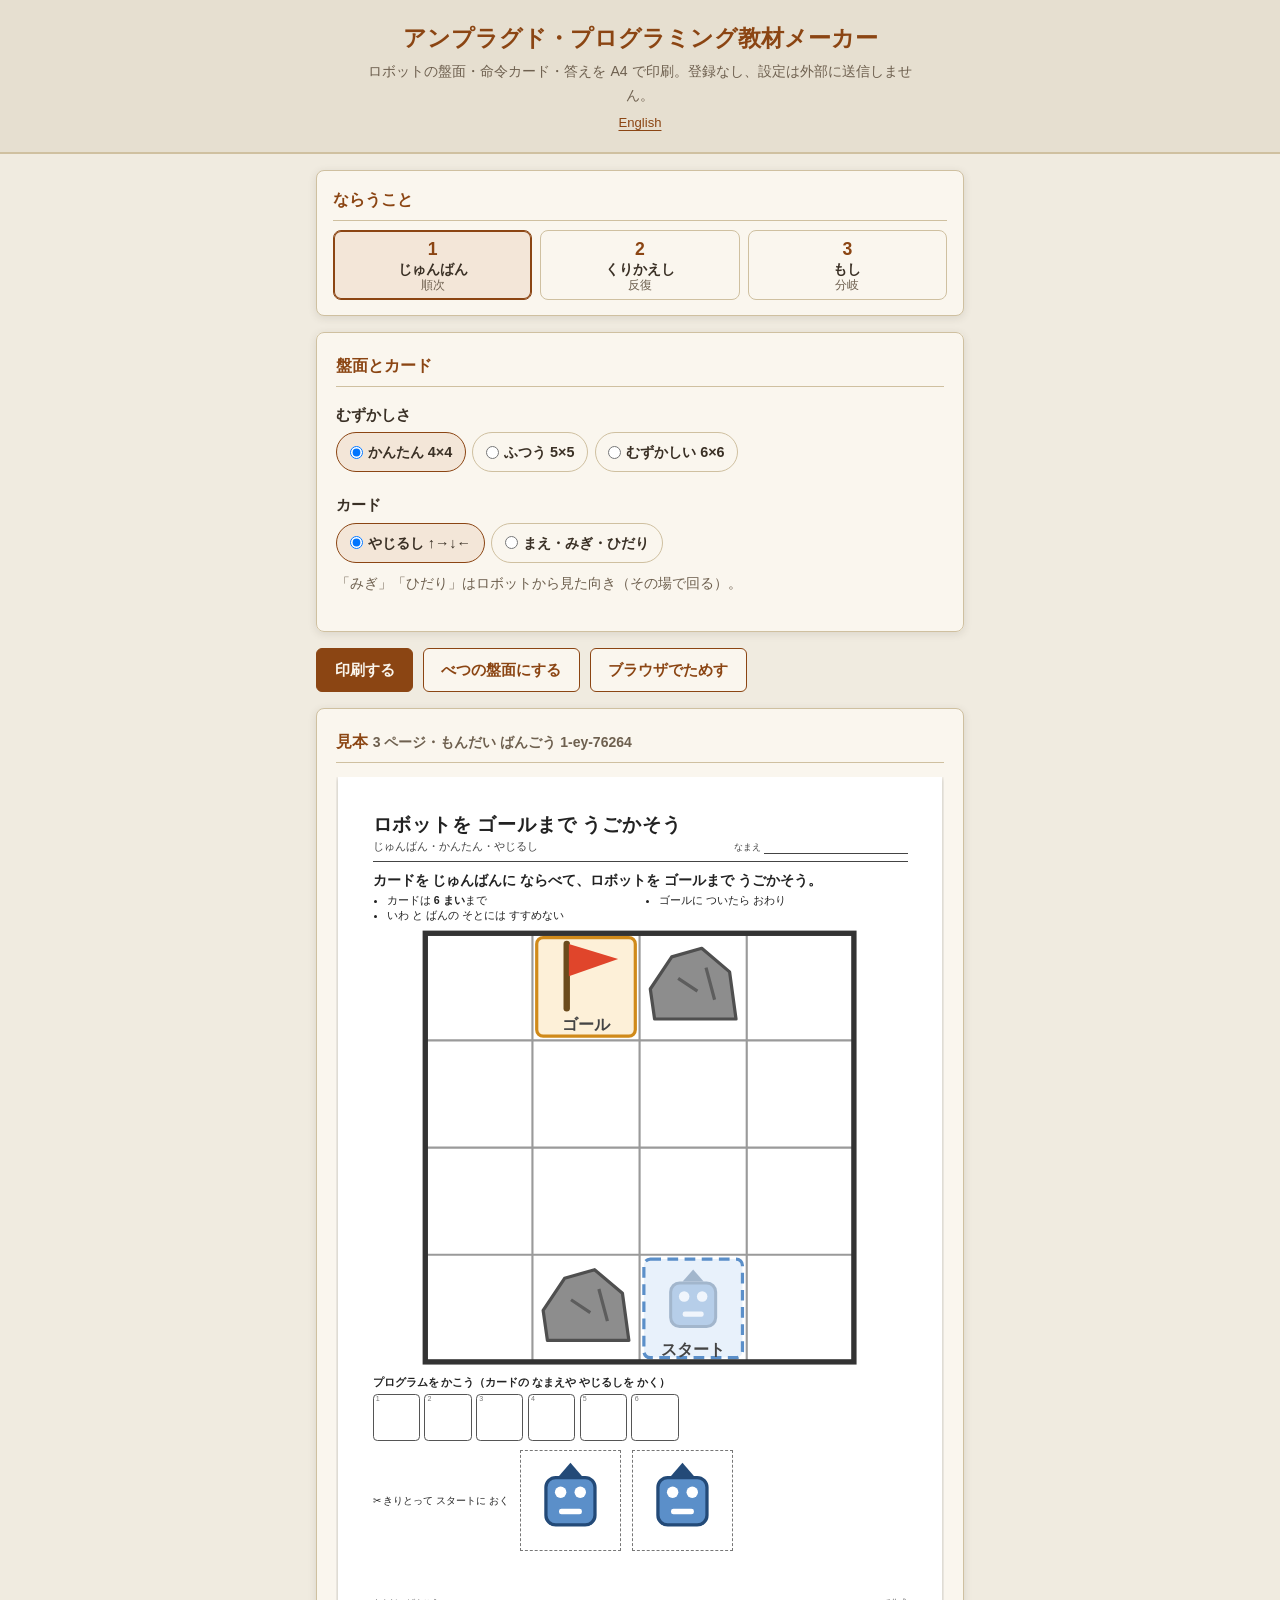
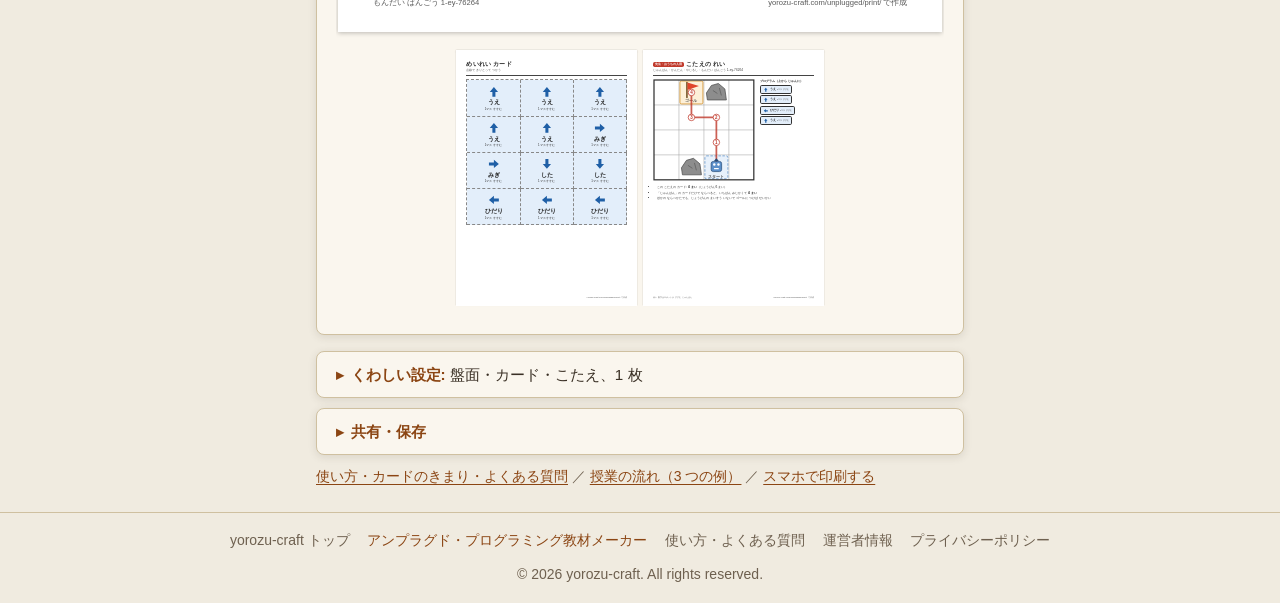
==== commit 7bf42bae: "AdSense 審査中は本文の薄いページの広告 script を外す Co-Authored-By: Claude Opus 5.5 <noreply@anthropic.com> Claude-Se" ====
--- a/index.html
+++ b/index.html
@@ -38,10 +38,8 @@
   }
   </script>
 
-  <!-- Google AdSense（サイト所有確認 + 広告配信スクリプト）。広告は印刷に出さない（style.css の @media print） -->
+  <!-- Google AdSense: サイト所有確認の meta だけ。AdSense 審査が通るまで本文の薄いページは広告 script を外す（2026-10-04）。通ったら本文を足してから戻す -->
   <meta name="google-adsense-account" content="ca-pub-5375267956079717">
-  <script async src="https://pagead2.googlesyndication.com/pagead/js/adsbygoogle.js?client=ca-pub-5375267956079717"
-     crossorigin="anonymous"></script>
 
   <link rel="icon" href="./favicon.svg" type="image/svg+xml">
   <link rel="apple-touch-icon" href="./apple-touch-icon.png">
--- a/style.css
+++ b/style.css
@@ -3,19 +3,48 @@
    色はトークン（--bg / --card / --text / --muted / --accent / --border）だけを使う。
    ダークモードは端末の設定に自動で合わせる（prefers-color-scheme。手動切替は付けない）
    =========================== */
+/* yorozu-common:begin v1 — サイト共通の部品とトークン。正本は youheioonuki.github.io の tools/common/yorozu-common.css。
+   この begin〜end の間は手で直さない（tools/sync-common.mjs で全ツールに配る。ツール固有の上書きは end の後に書く）。
+   出どころ（2026-10-03 確認。yorozu-plans 企画書 59）:
+   - デジタル庁デザインシステム https://design.digital.go.jp/dads/ のコンテンツを加工して作成
+     （フォーカスの輪・リンクの下線・字の大きさの下限・行間・入力欄のエラー表示）。
+     トークンの値は @digital-go-jp/design-tokens 2.0.1（MIT, (c) 2023 デジタル庁）から
+   - GOV.UK Frontend 6.5.1（MIT, (c) Crown copyright）の考え方: visually-hidden、エラーの文の前に読み上げ用の語
+   - 色は和紙風のまま（値は 2026-09-23 からの共通の値）。Web フォントは読まない（ROADMAP 3.3・D2） */
 :root {
   color-scheme: light dark;
   --bg: #f0ebe0;
   --bg-2: #e6dfd0;
   --card: #faf6ee;
   --text: #3a3025;
-  --muted: #6e604f;
+  --muted: #6e604f;          /* 本文の補足。--bg の上で 5.1:1 */
   --accent: #8b4513;
   --accent-soft: #f3e6d8;
-  --border: #cfc0a0;
+  --border: #cfc0a0;         /* 飾りの線（区切り）だけ。操作できる物の枠には --input-border */
+  --input-border: #857561;   /* 入力欄の枠。WCAG 1.4.11 の 3:1（--bg で 3.7:1）。DADS の入力欄は gray-600 の 1px */
   --shadow: rgba(58, 48, 37, 0.12);
-}
-
+  --error: #ce0000;          /* DADS red-900（semantic error-2） */
+  --ok: #197a4b;             /* DADS green-800（semantic success-2） */
+  --focus: #ffd43d;          /* DADS yellow-300 */
+  --focus-ring: #000;        /* DADS: 黒 4px の輪＋黄 2px */
+  --font-ui: "Noto Sans JP", "Noto Sans CJK JP", "Hiragino Sans", "Hiragino Kaku Gothic ProN", Meiryo, sans-serif;
+  /* 字の大きさ（DADS: 本文と操作は 16px 以上、補足は 14px まで、14px 未満は使わない） */
+  --fs-s: 0.875rem;
+  --fs-m: 1rem;
+  --fs-l: 1.25rem;           /* 見出し（隣の段との比 1.25 以上: impeccable typeset） */
+  --fs-xl: 1.625rem;         /* ページの題 */
+  --lh-body: 1.7;            /* DADS の本文の行間 170% */
+  --lh-tight: 1.4;           /* 見出し */
+  /* 余白（4px を基準。DADS の spacing） */
+  --sp-1: 0.25rem;
+  --sp-2: 0.5rem;
+  --sp-3: 0.75rem;
+  --sp-4: 1rem;
+  --sp-6: 1.5rem;
+  --sp-8: 2rem;
+  --radius: 8px;
+  --tap: 44px;               /* 押せる物の高さの下限（DADS・SCREEN 5 章） */
+}
 @media (prefers-color-scheme: dark) {
   :root {
     --bg: #1c1814;
@@ -26,22 +55,45 @@
     --accent: #e0a066;
     --accent-soft: #3a2e22;
     --border: #4a3f33;
+    --input-border: #8c7d68;
     --shadow: rgba(0, 0, 0, 0.4);
+    --error: #ff8a7a;
+    --ok: #6fcf97;
+    --focus-ring: #ffd43d;   /* 暗い地では黄の輪＋黒の縁 */
+    --focus: #000;
   }
 }
-
 *, *::before, *::after { box-sizing: border-box; margin: 0; padding: 0; }
 [hidden] { display: none !important; }
-
-body {
-  /* README「ツールを追加するとき」9: 端末のフォント。Web フォントは読まない */
-  font-family: "Noto Sans JP", "Noto Sans CJK JP", "Hiragino Sans", "Hiragino Kaku Gothic ProN", Meiryo, sans-serif;
-  background: var(--bg);
-  color: var(--text);
-  line-height: 1.7;
-}
-
-a { color: var(--accent); }
+html { -webkit-text-size-adjust: 100%; text-size-adjust: 100%; }
+body { font-family: var(--font-ui); background: var(--bg); color: var(--text); line-height: var(--lh-body); }
+/* リンクは色と下線の両方（DADS リンクテキスト）。ホバーで下線を太く */
+a { color: var(--accent); text-decoration-thickness: 1px; text-underline-offset: 3px; }
+@media (hover: hover) { a:hover { text-decoration-thickness: 3px; } }
+/* フォーカスの輪（DADS）。:where で詳しさを 0 にして、ツールの規則で上書きできるようにする */
+:where(a, button, input, select, textarea, summary, [tabindex]):focus-visible {
+  outline: 4px solid var(--focus-ring); outline-offset: 2px; box-shadow: 0 0 0 2px var(--focus);
+}
+:where(input, select, textarea, button) { font: inherit; color: inherit; }
+/* 入力欄の例（placeholder）も 4.5:1。ブラウザ既定の灰色は和紙の地で 4.3:1 */
+:where(input, textarea)::placeholder { color: var(--muted); opacity: 1; }
+/* 入力欄の字は 16px 以上（iPhone で拡大されない・DADS） */
+:where(input:not([type="checkbox"]):not([type="radio"]):not([type="range"]), select, textarea) { font-size: max(1rem, 16px); }
+/* エラー（DADS: 枠を赤に、文の頭に「＊」。GOV.UK: 読み上げには「エラー:」を先に）。
+   使い方: <p class="field-error" id="x-err"><span class="visually-hidden">エラー:</span>＊ 0 以上の数を入れてください</p> と aria-describedby */
+[aria-invalid="true"] { border-color: var(--error) !important; }
+.field-error { color: var(--error); font-weight: 700; margin-top: var(--sp-1); }
+/* 画面には出さず、読み上げだけ（GOV.UK govuk-visually-hidden） */
+.visually-hidden {
+  position: absolute !important; width: 1px !important; height: 1px !important; margin: 0 !important; padding: 0 !important;
+  overflow: hidden !important; clip-path: inset(50%) !important; white-space: nowrap !important; border: 0 !important;
+}
+@media (forced-colors: active) { :where(a, button, input, select, textarea, summary):focus-visible { outline-color: Highlight; } }
+/* 読む行の長さ: 1 行 40 字前後まで（REVIEW C9 line-length）。画面の幅いっぱいに伸びる見出し帯の説明文に */
+.app-header > p { max-width: 40em; margin-left: auto; margin-right: auto; }
+/* 印刷では広告を出さない（SCREEN 4 章。全ツール共通） */
+@media print { ins.adsbygoogle, .google-auto-placed, iframe[id^="aswift"], iframe[id^="google_ads"] { display: none !important; } }
+/* yorozu-common:end */
 
 /* ヘッダー */
 .app-header {
@@ -75,13 +127,13 @@
 /* 入力 */
 .field { margin-bottom: 1rem; }
 .field label { display: block; font-weight: 600; font-size: 0.95rem; margin-bottom: 0.25rem; }
-.field .hint { font-size: 0.8rem; color: var(--muted); margin-bottom: 0.4rem; }
+.field .hint { font-size: var(--fs-s); color: var(--muted); margin-bottom: 0.4rem; }
 .field input[type="number"], .field input[type="text"], .field select {
   width: 100%;
   max-width: 16rem;
   padding: 0.45rem 0.5rem;
   font-size: 1rem;
-  border: 1px solid var(--border);
+  border: 1px solid var(--input-border);
   border-radius: 6px;
   background: var(--card);
   color: var(--text);
@@ -98,7 +150,6 @@
   font-weight: 600;
   cursor: pointer;
 }
-.btn:focus-visible { outline: 2px solid var(--accent); outline-offset: 2px; }
 
 /* 読みもの（guide.html） */
 .content h3 { font-size: 0.95rem; margin: 1rem 0 0.3rem; }
@@ -111,13 +162,13 @@
 .info-list { display: grid; grid-template-columns: max-content 1fr; gap: 0.4rem 1.2rem; font-size: 0.9rem; }
 .info-list dt { font-weight: 600; }
 .info-list dd { color: var(--muted); }
-.small { font-size: 0.8rem; color: var(--muted); margin-top: 0.4rem; }
+.small { font-size: var(--fs-s); color: var(--muted); margin-top: 0.4rem; }
 
 /* フッター */
 .app-footer {
   text-align: center;
   padding: 1rem;
-  font-size: 0.78rem;
+  font-size: var(--fs-s);
   color: var(--muted);
   border-top: 1px solid var(--border);
   margin-top: 0.5rem;
@@ -164,7 +215,6 @@
 details.card.opt[open] > summary::before { content: '▾'; }
 details.card.opt[open] { padding-bottom: 0.9rem; }
 details.card.opt[open] > summary { border-bottom: 1px solid var(--border); margin-bottom: 0.9rem; }
-details > summary:focus-visible { outline: 2px solid var(--accent); outline-offset: 2px; }
 .opt-state { color: var(--text); font-weight: normal; }
 .btn-row { display: flex; flex-wrap: wrap; gap: 0.6rem; margin: 0.6rem 0; }   /* ボタンの間隔（SCREEN.md 5 章。4 章の上下 12px 以上は margin で） */
 .btn-row .btn { min-height: 44px; }
@@ -180,7 +230,7 @@
   white-space: nowrap; overflow: hidden; text-overflow: ellipsis; font: inherit; font-weight: 700;
   color: var(--accent); background: none; border: none; text-decoration: none; cursor: pointer;
 }
-.fixbar a:focus-visible, .fixbar button:focus-visible { outline: 2px solid var(--accent); outline-offset: -3px; }
+.fixbar a:focus-visible, .fixbar button:focus-visible { outline-offset: -4px; }   /* 共通の輪を内側に（端で切れないように） */
 
 /* PC（900px 以上）の 2 カラム（D63: 制度の計算機だけ）。<main class="app-main layout-2col"> にすると、
    左に入力・右に結果（sticky）。結果が常に見えるので、固定バーに fixbar-narrow も付けて PC では出さない */
@@ -199,8 +249,6 @@
   main details > summary::before { content: none; }
   .layout-2col { display: block; }
   .layout-2col .result-card { position: static; max-height: none; overflow: visible; }
-  /* 広告は印刷に出さない（gakushu-print と同じ） */
-  ins.adsbygoogle, .google-auto-placed, iframe[id^="aswift"], iframe[id^="google_ads"] { display: none !important; }
 }
 
 /* ===========================
@@ -240,7 +288,7 @@
 .tile:has(input:focus-visible) { outline: 2px solid var(--accent); outline-offset: 2px; }
 .t-ico { font-size: 1.1rem; line-height: 1.2; color: var(--accent); font-weight: 700; }
 .t-name { font-weight: 600; font-size: 0.88rem; line-height: 1.3; }
-.t-sub { font-size: 0.72rem; color: var(--muted); line-height: 1.2; }
+.t-sub { font-size: 0.75rem; color: var(--muted); line-height: 1.2; }
 #sec-type .types + * { margin-top: 0; }
 #sec-type { padding: 0.9rem 1rem; }
 #sec-type h2 { margin-bottom: 0.6rem; }
@@ -387,14 +435,14 @@
 .palette button span { white-space: nowrap; font-size: 0.82rem; }
 .palette .c-move .ic { color: #1f5fa6; } .palette .c-turn .ic { color: #2b7a33; } .palette .c-rep .ic { color: #b86400; } .palette .c-if .ic { color: #7a3aa0; } .palette .c-end .ic { color: #777; }
 .rep-pick { grid-column: span 2; display: flex; align-items: center; gap: 0.3rem; font-size: 0.85rem; justify-content: center; white-space: nowrap; }
-.rep-pick select { font-size: 1rem; padding: 0.2rem; border-radius: 6px; border: 1px solid var(--border); background: var(--card); color: var(--text); }
+.rep-pick select { font-size: 1rem; padding: 0.2rem; border-radius: 6px; border: 1px solid var(--input-border); background: var(--card); color: var(--text); }
 .prog-box { background: var(--card); border: 1px solid var(--border); border-radius: 8px; min-height: 52px; padding: 0.4rem; }
 .prog-box .prog { display: flex; flex-wrap: wrap; gap: 0.25rem; align-items: center; }
 .prog-box .prog li { margin: 0; }
 .prog-box .pcard.mini { font-size: 12px; }
 .prog-box .pcard.mini .ic { width: 16px; height: 16px; }
 .prog-box .pcard.mini .pc-name { font-size: 13px; }
-.prog-box .pcard.mini .pc-sub { font-size: 10px; }
+.prog-box .pcard.mini .pc-sub { font-size: 0.75rem; }
 .prog-box .pcard.mini .rep-n { min-width: 16px; height: 16px; font-size: 12px; line-height: 14px; }
 .prog-box li.now .pcard { outline: 3px solid #e0452b; outline-offset: 1px; }
 .prog-box li.bad .pcard { outline: 3px dashed #c0392b; }
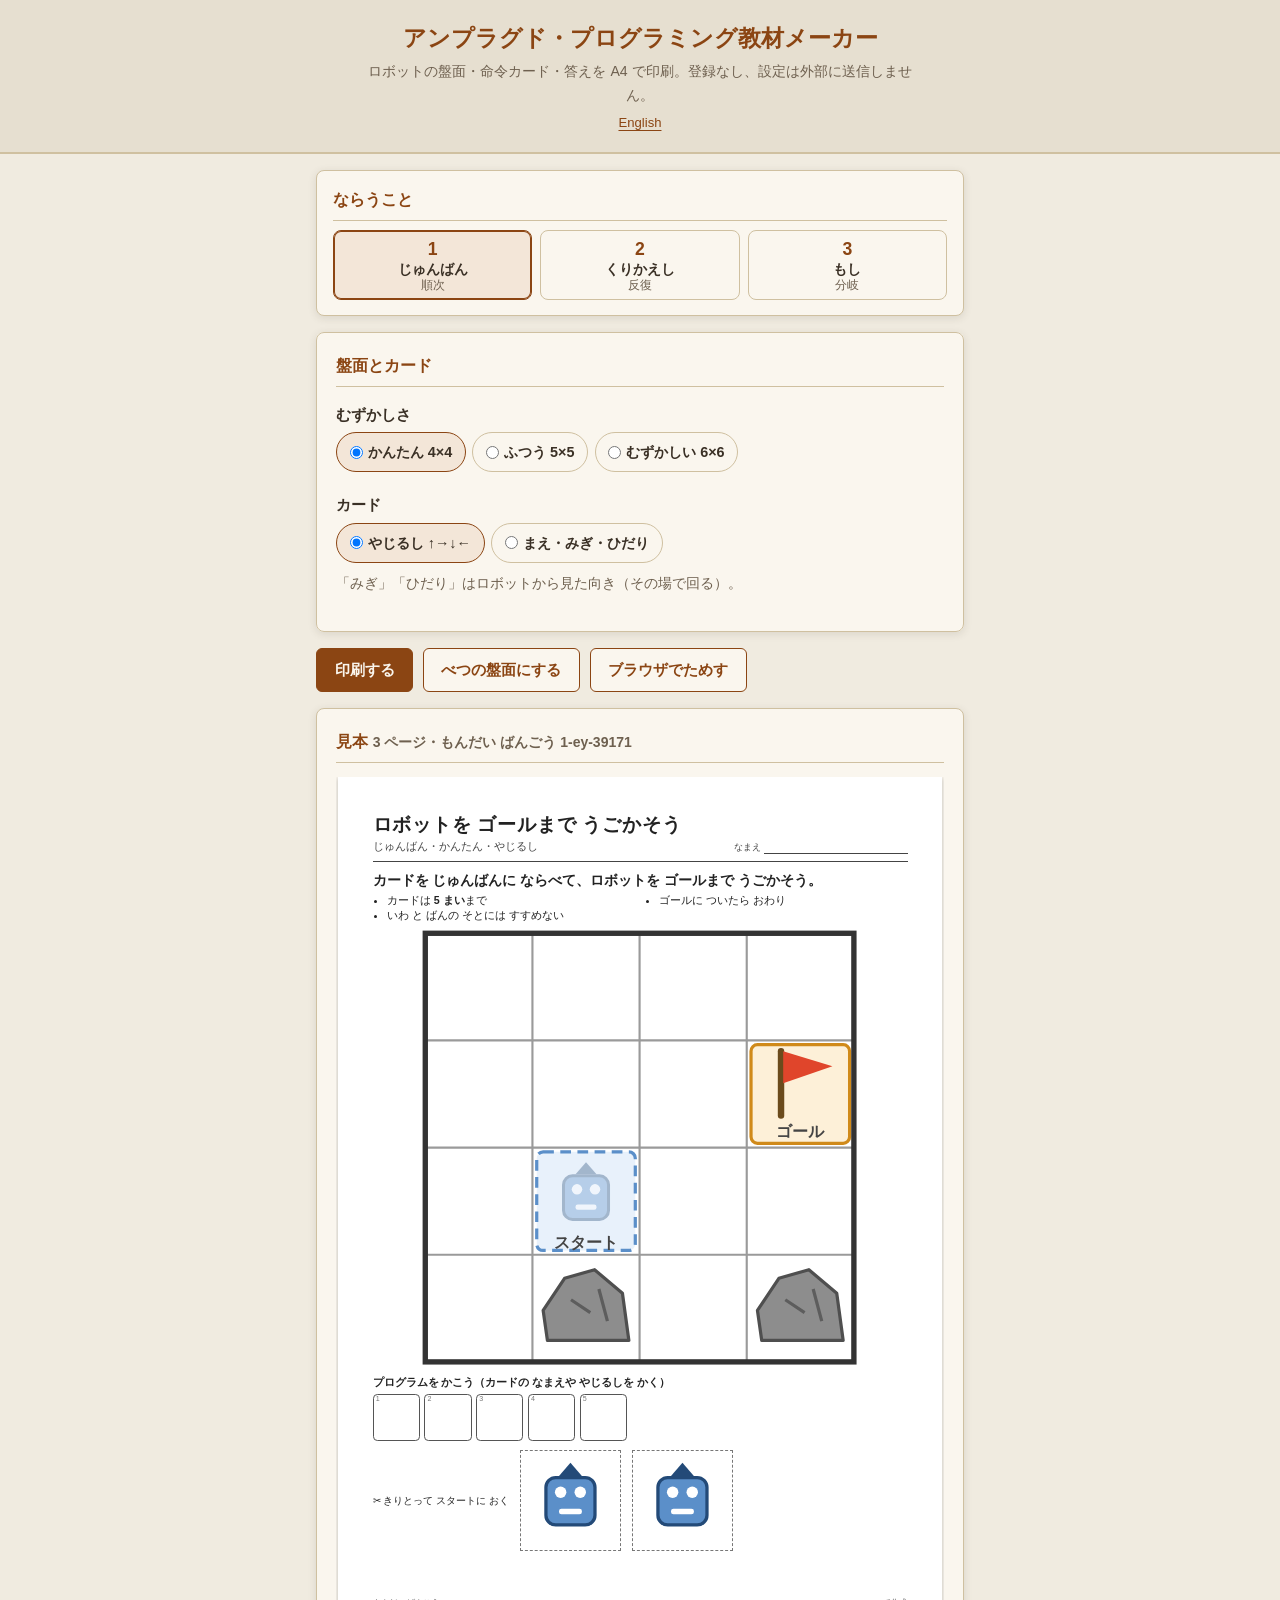
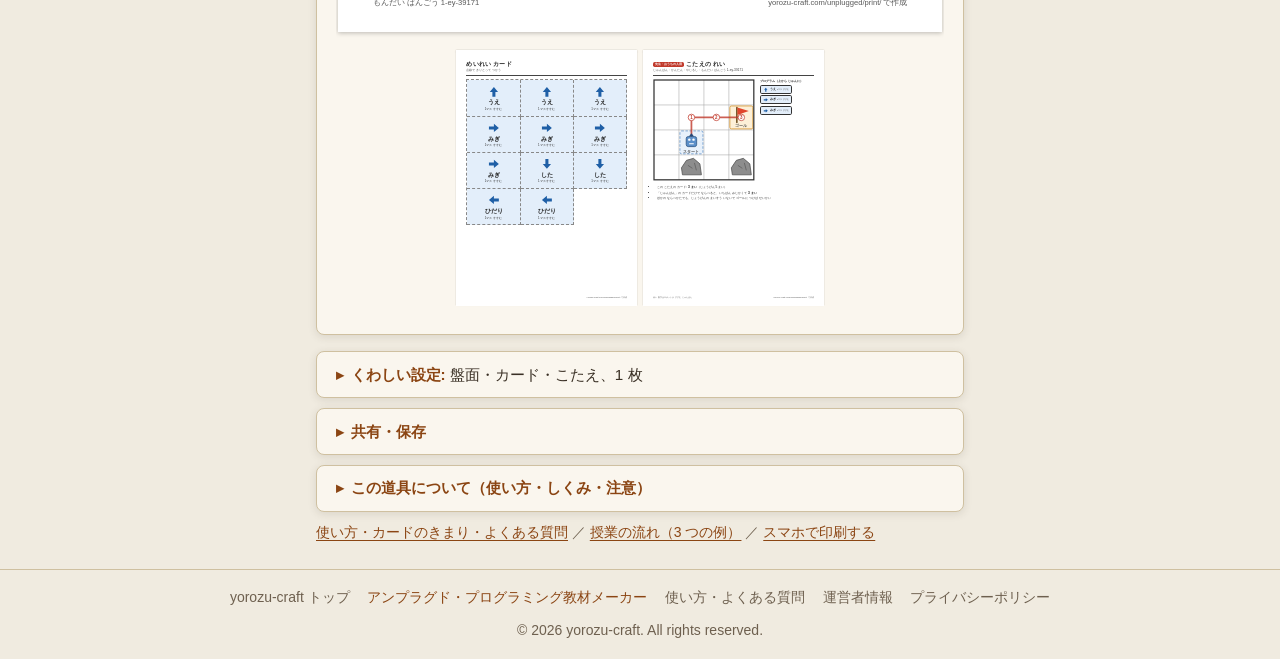
==== commit 3bc90615: "「この道具について」（yorozu-plans QUEUE Q-014）: アンプラグド・プログラミング教材メーカー Co-Authored-By: Claude Sonnet 5.5 <norepl" ====
--- a/index.html
+++ b/index.html
@@ -146,6 +146,25 @@
       <p id="backup-msg" class="small" aria-live="polite"></p>
     </details>
 
+    <!-- about-tool: 道具の説明（使い方ページの要約。AdSense 審査 2026-10-04） -->
+    <details class="about-tool card opt no-print" id="about-tool">
+      <summary>この道具について（使い方・しくみ・注意）</summary>
+      <h3>アンプラグド教材メーカーでできること</h3>
+      <p>コンピュータを使わずに、カードを並べてロボットをゴールまで動かす教材を作ります。盤面・命令カード・こたえを A4 に印刷するか、印刷の画面で PDF に保存できます。無料で、登録はいりません。</p>
+      <h3>使い方の要点</h3>
+      <ul>
+      <li>「ならうこと」と「むずかしさ」「カード」を選び、「印刷する」で盤面・命令カード・こたえを A4 に印刷します。</li>
+      <li>カードとロボットのコマを切り取り、盤面の上で動かします。</li>
+      <li>「ブラウザでためす」で、同じ盤面の答えを確かめます。</li>
+      </ul>
+      <h3>しくみ</h3>
+      <p>盤面は 4×4・5×5・6×6 のます目で、「もんだい ばんごう」から毎回ちがう形に作ります。どの盤面も、上限の枚数でゴールに着けることを確かめてから出します。同じ番号なら同じ盤面になるので、クラス全員に同じ盤面を配れます。「くりかえし」と「もし」の盤面は、じゅんばんのカードだけで並べると上限を超えるようにいわを置いてあり、まとめる必要が出てきます。いわの数は、かんたんが 2〜3 こ、ふつうが 4〜5 こ、むずかしいが 6〜8 こです。</p>
+      <h3>注意</h3>
+      <p>低学年は、「じゅんばん」「かんたん」「やじるし」なら 1・2 年生からを想定しています。「みぎ」「ひだり」でその場で回るカードは、左右の区別がついてからがおすすめです。文部科学省の手引（第三版）は、コンピュータを使わない活動だけにせず、コンピュータを使う学習と関連させることが望まれるとしています（最終確認日は 2026 年 9 月 25 日）。設定はこの端末のブラウザ（localStorage、キー unplugged_settings）にだけ保存され、外部には送信されません。共有リンクには設定ともんだい ばんごうが入り、なまえは入りません。</p>
+      <p>カードのきまりとよくある質問は<a href="./guide.html">使い方</a>に、授業の流れは<a href="./jugyou.html">授業の流れ（3 つの例）</a>に。</p>
+    </details>
+    <!-- /about-tool -->
+
     <p class="small no-print"><a href="./guide.html">使い方・カードのきまり・よくある質問</a> ／ <a href="./jugyou.html">授業の流れ（3 つの例）</a> ／ <a href="../print-help.html">スマホで印刷する</a></p>
   </main>
 
--- a/style.css
+++ b/style.css
@@ -457,3 +457,9 @@
   .try-result.ok { color: #7fd08a; }
   .try-result.ng { color: #ff9a8a; }
 }
+
+/* この道具について（結果の後ろの折りたたみ。使い方ページの要約。AdSense 審査 2026-10-04） */
+details.card.opt.about-tool > summary { white-space: normal; }   /* 長い summary を折り返す */
+details.about-tool h3 { font-size: 0.95rem; margin: 0.9rem 0 0.3rem; }
+details.about-tool p, details.about-tool li { font-size: 0.9rem; line-height: 1.75; }
+details.about-tool ul { padding-left: 1.2rem; margin: 0.3rem 0 0.5rem; }
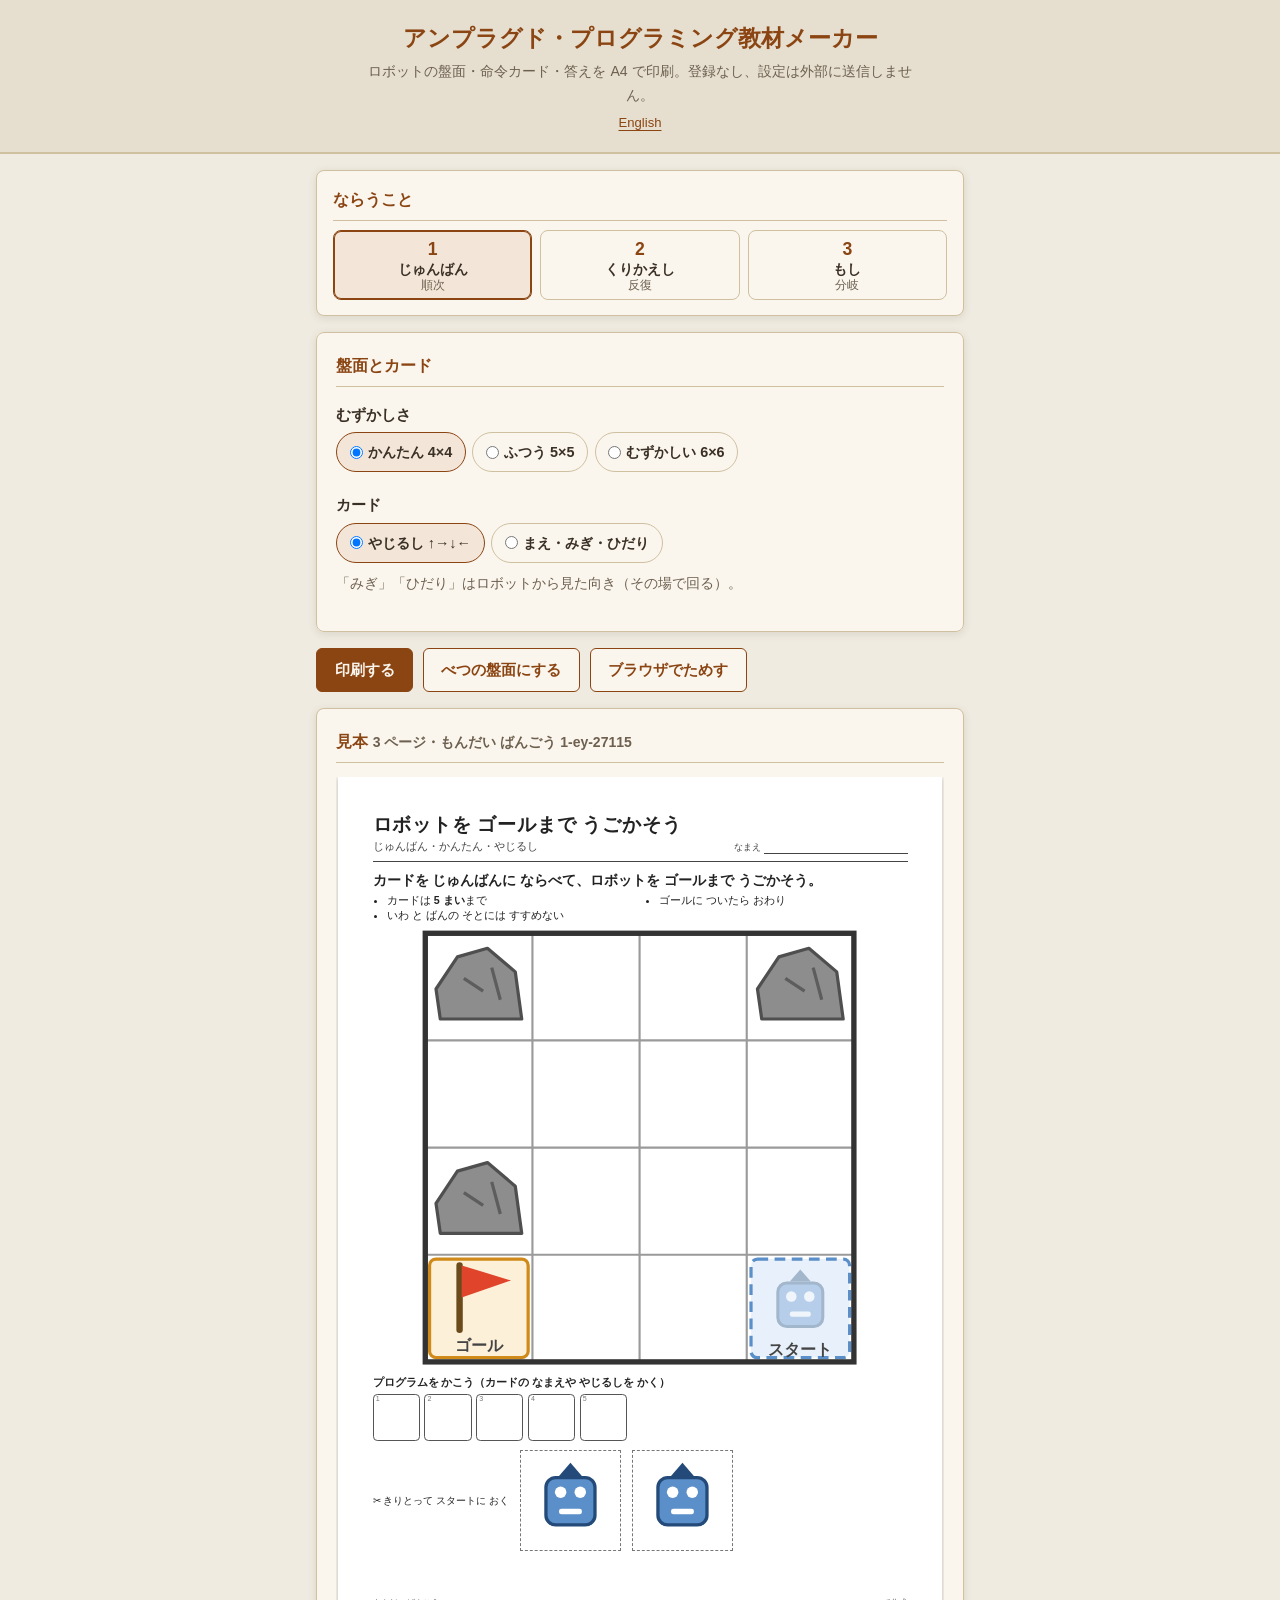
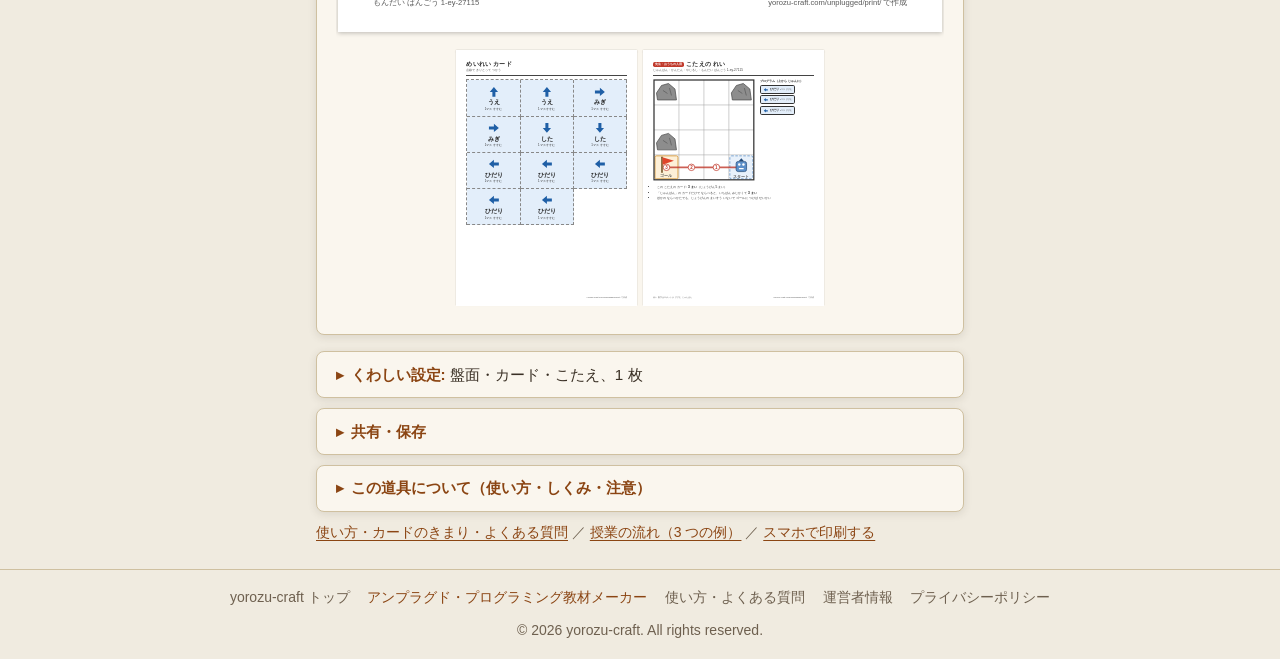
==== commit bd49e3ae: "段 3 の 7（yorozu-plans 7.68）: unplugged の画面の文を 0 字に（日英） - 欄のヒントは欄の名前（label）に。英語は今ある文を label に移しただけ（新しい" ====
--- a/index.html
+++ b/index.html
@@ -90,7 +90,7 @@
           <label><input type="radio" name="mode" value="yaji" checked> やじるし ↑→↓←</label>
           <label><input type="radio" name="mode" value="muki"> まえ・みぎ・ひだり</label>
         </div>
-        <p class="hint" id="mode-note">「みぎ」「ひだり」はロボットから見た向き（その場で回る）。</p>
+        <output class="hint" id="mode-note">「みぎ」「ひだり」はロボットから見た向き（その場で回る）。</output>
       </div>
     </fieldset>
 
--- a/style.css
+++ b/style.css
@@ -463,3 +463,6 @@
 details.about-tool h3 { font-size: 0.95rem; margin: 0.9rem 0 0.3rem; }
 details.about-tool p, details.about-tool li { font-size: 0.9rem; line-height: 1.75; }
 details.about-tool ul { padding-left: 1.2rem; margin: 0.3rem 0 0.5rem; }
+
+/* カードの説明は output（段 3 の 7） */
+output#mode-note { display: block; }
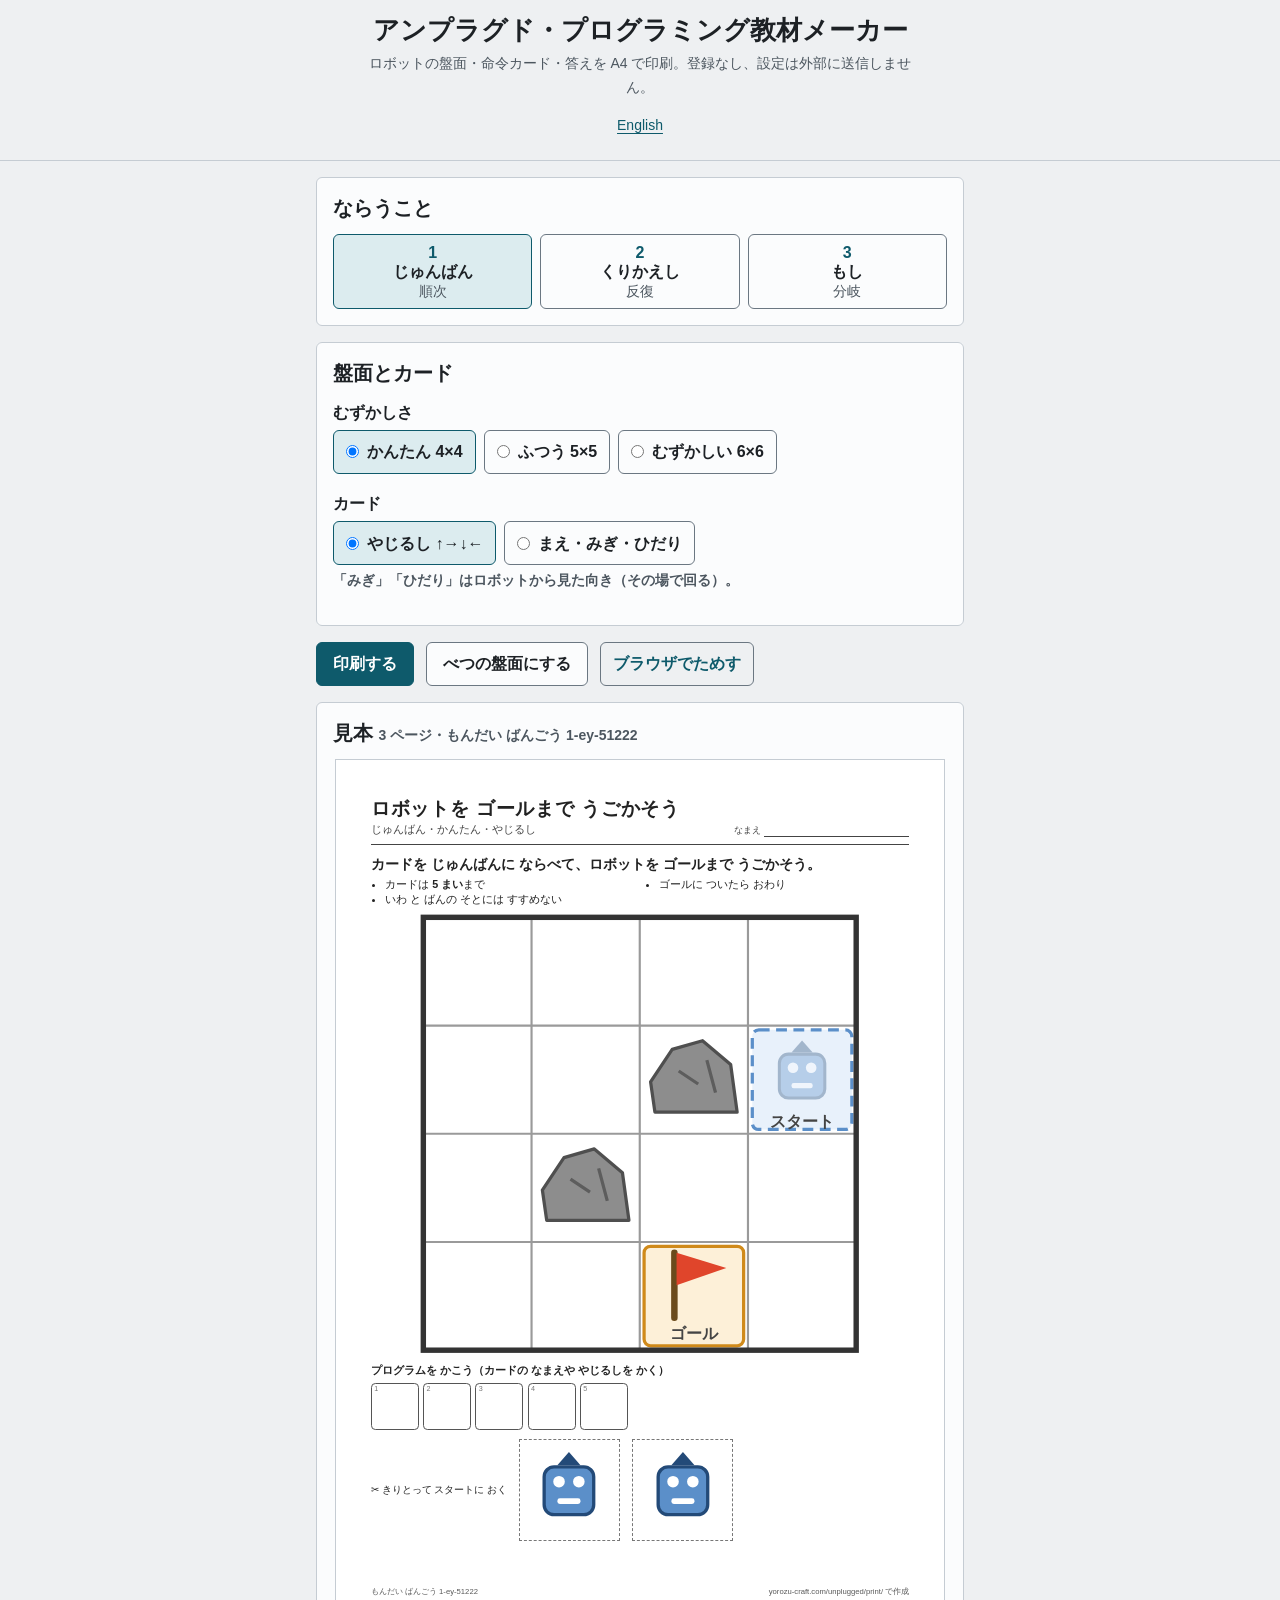
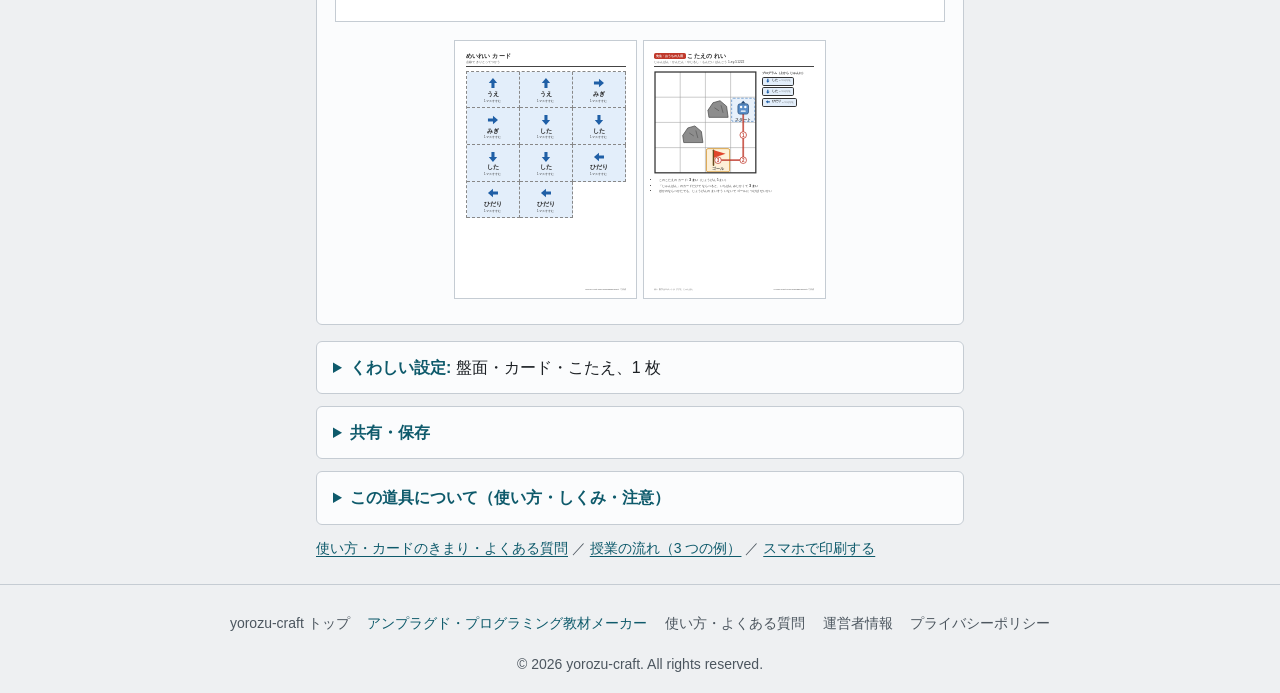
==== commit 347aa77b: "K192 段 3 の 2: unplugged を v2 の皮に載せ替え（v1 の持ち込みを消し、トークンと .btn-primary・.btn・.chip・.notice に寄せる） try.htm" ====
--- a/index.html
+++ b/index.html
@@ -21,8 +21,8 @@
   <meta property="og:image:width" content="1200">
   <meta property="og:image:height" content="630">
   <meta name="twitter:card" content="summary_large_image">
-  <meta name="theme-color" content="#8b4513" media="(prefers-color-scheme: light)">
-  <meta name="theme-color" content="#1c1814" media="(prefers-color-scheme: dark)">
+  <meta name="theme-color" content="#eef0f2" media="(prefers-color-scheme: light)">
+  <meta name="theme-color" content="#15191d" media="(prefers-color-scheme: dark)">
 
   <script type="application/ld+json">
   {
@@ -51,7 +51,7 @@
   <!-- 固定バー（SCREEN.md 1.2・D59）: 印刷ボタンが画面の外にあるときだけ上端に出す。読み込み時は無い -->
   <div class="fixbar" id="fixbar" role="status" hidden>
     <span class="fixbar-type" id="fixbar-text"></span>
-    <button type="button" class="btn" id="fixbar-print">印刷する</button>
+    <button type="button" class="btn btn-primary" id="fixbar-print">印刷する</button>
   </div>
 
   <header class="app-header">
@@ -96,9 +96,9 @@
 
     <!-- 3. 主なボタン -->
     <div class="btn-row print-row" id="print-row">
-      <button type="button" class="btn" id="btn-print">印刷する</button>
-      <button type="button" class="btn btn-sub" id="btn-new">べつの盤面にする</button>
-      <a class="btn btn-sub" id="btn-try" href="./try.html">ブラウザでためす</a>
+      <button type="button" class="btn btn-primary" id="btn-print">印刷する</button>
+      <button type="button" class="btn" id="btn-new">べつの盤面にする</button>
+      <a class="chip" id="btn-try" href="./try.html">ブラウザでためす</a>
     </div>
 
     <!-- 4. 見本（印刷ではこの DOM がそのまま出る） -->
@@ -137,10 +137,10 @@
       <summary>共有・保存</summary>
       <p class="small">設定はこの端末のブラウザ（localStorage、キー <code>unplugged_settings</code>）にだけ保存され、外部には送信されません。書き出し・読み込みはこの画面のボタンから。</p>
       <div class="btn-row">
-        <button type="button" id="share" class="btn btn-sub">同じ盤面を開くリンクをコピー</button>
-        <button type="button" id="backup-export" class="btn btn-sub">ファイルに書き出す</button>
-        <button type="button" id="backup-import" class="btn btn-sub">ファイルから読み込む</button>
-        <button type="button" class="btn btn-sub" data-reset-storage="unplugged_">保存した内容をすべて消す（初期状態に戻す）</button>
+        <button type="button" id="share" class="btn">同じ盤面を開くリンクをコピー</button>
+        <button type="button" id="backup-export" class="btn">ファイルに書き出す</button>
+        <button type="button" id="backup-import" class="btn">ファイルから読み込む</button>
+        <button type="button" class="btn" data-reset-storage="unplugged_">保存した内容をすべて消す（初期状態に戻す）</button>
       </div>
       <input type="file" id="backup-file" accept=".json,application/json" hidden>
       <p id="backup-msg" class="small" aria-live="polite"></p>
--- a/style.css
+++ b/style.css
@@ -1,309 +1,241 @@
 /* ===========================
-   アンプラグド・プログラミング教材メーカー — yorozu-craft 共通の和紙風の配色
-   色はトークン（--bg / --card / --text / --muted / --accent / --border）だけを使う。
+   アンプラグド・プログラミング教材メーカー — yorozu-common v2 の皮（B「静かな道具」、yorozu-plans DESIGN.md）に載せ替え（K192 段 3 の 2）
+   色・字・角・線は皮のトークンだけを使う。ここに書くのは配置とこの道具だけの部品
    ダークモードは端末の設定に自動で合わせる（prefers-color-scheme。手動切替は付けない）
-   =========================== */
-/* yorozu-common:begin v1 — サイト共通の部品とトークン。正本は youheioonuki.github.io の tools/common/yorozu-common.css。
-   この begin〜end の間は手で直さない（tools/sync-common.mjs で全ツールに配る。ツール固有の上書きは end の後に書く）。
-   出どころ（2026-10-03 確認。yorozu-plans 企画書 59）:
-   - デジタル庁デザインシステム https://design.digital.go.jp/dads/ のコンテンツを加工して作成
-     （フォーカスの輪・リンクの下線・字の大きさの下限・行間・入力欄のエラー表示）。
-     トークンの値は @digital-go-jp/design-tokens 2.0.1（MIT, (c) 2023 デジタル庁）から
-   - GOV.UK Frontend 6.5.1（MIT, (c) Crown copyright）の考え方: visually-hidden、エラーの文の前に読み上げ用の語
-   - 色は和紙風のまま（値は 2026-09-23 からの共通の値）。Web フォントは読まない（ROADMAP 3.3・D2） */
-:root {
-  color-scheme: light dark;
-  --bg: #f0ebe0;
-  --bg-2: #e6dfd0;
-  --card: #faf6ee;
-  --text: #3a3025;
-  --muted: #6e604f;          /* 本文の補足。--bg の上で 5.1:1 */
-  --accent: #8b4513;
-  --accent-soft: #f3e6d8;
-  --border: #cfc0a0;         /* 飾りの線（区切り）だけ。操作できる物の枠には --input-border */
-  --input-border: #857561;   /* 入力欄の枠。WCAG 1.4.11 の 3:1（--bg で 3.7:1）。DADS の入力欄は gray-600 の 1px */
-  --shadow: rgba(58, 48, 37, 0.12);
-  --error: #ce0000;          /* DADS red-900（semantic error-2） */
-  --ok: #197a4b;             /* DADS green-800（semantic success-2） */
-  --focus: #ffd43d;          /* DADS yellow-300 */
-  --focus-ring: #000;        /* DADS: 黒 4px の輪＋黄 2px */
-  --font-ui: "Noto Sans JP", "Noto Sans CJK JP", "Hiragino Sans", "Hiragino Kaku Gothic ProN", Meiryo, sans-serif;
-  /* 字の大きさ（DADS: 本文と操作は 16px 以上、補足は 14px まで、14px 未満は使わない） */
-  --fs-s: 0.875rem;
-  --fs-m: 1rem;
-  --fs-l: 1.25rem;           /* 見出し（隣の段との比 1.25 以上: impeccable typeset） */
-  --fs-xl: 1.625rem;         /* ページの題 */
-  --lh-body: 1.7;            /* DADS の本文の行間 170% */
-  --lh-tight: 1.4;           /* 見出し */
-  /* 余白（4px を基準。DADS の spacing） */
-  --sp-1: 0.25rem;
-  --sp-2: 0.5rem;
-  --sp-3: 0.75rem;
-  --sp-4: 1rem;
-  --sp-6: 1.5rem;
-  --sp-8: 2rem;
-  --radius: 8px;
-  --tap: 44px;               /* 押せる物の高さの下限（DADS・SCREEN 5 章） */
-}
-@media (prefers-color-scheme: dark) {
-  :root {
-    --bg: #1c1814;
-    --bg-2: #25201a;
-    --card: #2b251e;
-    --text: #ece4d6;
-    --muted: #b9ab96;
-    --accent: #e0a066;
-    --accent-soft: #3a2e22;
-    --border: #4a3f33;
-    --input-border: #8c7d68;
-    --shadow: rgba(0, 0, 0, 0.4);
-    --error: #ff8a7a;
-    --ok: #6fcf97;
-    --focus-ring: #ffd43d;   /* 暗い地では黄の輪＋黒の縁 */
-    --focus: #000;
-  }
-}
+   try.html だけは土台（<html data-skin="base">）で皮が外れる。その見た目は「try.html（土台）の見た目」の節が持つ
+   =========================== */
+/* yorozu-common:begin v2 — サイト共通の土台と皮。正本は youheioonuki.github.io の tools/common/v2/base.css と skin.css（yorozu-plans DESIGN.md）。
+   この begin〜end の間は手で直さない（tools/sync-common.mjs で全ツールに配る。ツール固有の上書きは end の後に書く） */
+/* yorozu-common v2 土台の層（yorozu-plans ROADMAP 7.98 D369、DESIGN.md）。すべてのページ（見せる・遊ぶ・世界を持つページも）に当てる。
+   見た目（色・字・面）は持たない: リセット、押せる高さ、フォーカスの輪、入力の字の大きさ、読み上げの隠し字、動きを減らす設定、印刷で広告を出さない。
+   色の値は各ページか共通の皮（skin.css）が --focus-ring・--focus・--muted・--error を決める。無ければ下の既定
+   出どころ（v1 から引き継ぎ。2026-10-03 確認、yorozu-plans 企画書 59）: デジタル庁デザインシステム https://design.digital.go.jp/dads/ のコンテンツを加工して作成
+   （フォーカスの輪・字の大きさの下限・入力欄のエラー表示。値は @digital-go-jp/design-tokens 2.0.1、MIT, (c) 2023 デジタル庁）。
+   GOV.UK Frontend 6.5.1（MIT, (c) Crown copyright）の考え方: visually-hidden、エラーの文の前に読み上げ用の語 */
+:root { --tap: 44px; --sp-1: 0.25rem; --sp-2: 0.5rem; --sp-3: 0.75rem; --sp-4: 1rem; --sp-6: 1.5rem; --sp-8: 2rem; --fs-s: 0.875rem; --fs-m: 1rem; --fs-l: 1.25rem; --fs-xl: 1.625rem; }
 *, *::before, *::after { box-sizing: border-box; margin: 0; padding: 0; }
 [hidden] { display: none !important; }
 html { -webkit-text-size-adjust: 100%; text-size-adjust: 100%; }
-body { font-family: var(--font-ui); background: var(--bg); color: var(--text); line-height: var(--lh-body); }
-/* リンクは色と下線の両方（DADS リンクテキスト）。ホバーで下線を太く */
-a { color: var(--accent); text-decoration-thickness: 1px; text-underline-offset: 3px; }
-@media (hover: hover) { a:hover { text-decoration-thickness: 3px; } }
-/* フォーカスの輪（DADS）。:where で詳しさを 0 にして、ツールの規則で上書きできるようにする */
 :where(a, button, input, select, textarea, summary, [tabindex]):focus-visible {
-  outline: 4px solid var(--focus-ring); outline-offset: 2px; box-shadow: 0 0 0 2px var(--focus);
-}
+  outline: 4px solid var(--focus-ring, #000); outline-offset: 2px; box-shadow: 0 0 0 2px var(--focus, #ffd43d);
+}
+@media (forced-colors: active) { :where(a, button, input, select, textarea, summary):focus-visible { outline-color: Highlight; } }
 :where(input, select, textarea, button) { font: inherit; color: inherit; }
-/* 入力欄の例（placeholder）も 4.5:1。ブラウザ既定の灰色は和紙の地で 4.3:1 */
-:where(input, textarea)::placeholder { color: var(--muted); opacity: 1; }
-/* 入力欄の字は 16px 以上（iPhone で拡大されない・DADS） */
 :where(input:not([type="checkbox"]):not([type="radio"]):not([type="range"]), select, textarea) { font-size: max(1rem, 16px); }
-/* エラー（DADS: 枠を赤に、文の頭に「＊」。GOV.UK: 読み上げには「エラー:」を先に）。
-   使い方: <p class="field-error" id="x-err"><span class="visually-hidden">エラー:</span>＊ 0 以上の数を入れてください</p> と aria-describedby */
-[aria-invalid="true"] { border-color: var(--error) !important; }
-.field-error { color: var(--error); font-weight: 700; margin-top: var(--sp-1); }
-/* 画面には出さず、読み上げだけ（GOV.UK govuk-visually-hidden） */
+:where(button, summary, [role="button"]) { min-height: var(--tap); }
+[aria-invalid="true"] { border-color: var(--error, #ce0000) !important; }
+.field-error { color: var(--error, #ce0000); font-weight: 700; margin-top: var(--sp-1); }
 .visually-hidden {
   position: absolute !important; width: 1px !important; height: 1px !important; margin: 0 !important; padding: 0 !important;
   overflow: hidden !important; clip-path: inset(50%) !important; white-space: nowrap !important; border: 0 !important;
 }
-@media (forced-colors: active) { :where(a, button, input, select, textarea, summary):focus-visible { outline-color: Highlight; } }
-/* 読む行の長さ: 1 行 40 字前後まで（REVIEW C9 line-length）。画面の幅いっぱいに伸びる見出し帯の説明文に */
+@media (prefers-reduced-motion: reduce) { *, *::before, *::after { animation-duration: 0.01ms !important; animation-iteration-count: 1 !important; transition-duration: 0.01ms !important; scroll-behavior: auto !important; } }
+@media print { ins.adsbygoogle, .google-auto-placed, iframe[id^="aswift"], iframe[id^="google_ads"] { display: none !important; } }
+/* yorozu-common v2 共通の皮（B「静かな道具」。yorozu-plans ROADMAP 7.94〜7.99 D364・D366・D369、正典は DESIGN.md）。
+   当てるのは計算・制度・道具・読み物・案内（docs/content-classes.csv の「皮」が「共通」）。base.css の後、ページ自身の CSS の前に読む（ページが上書きできる）。
+   土台だけのページは <html data-skin="base">（CSV の「皮」から機械で付ける）で、この皮はすべて外れる。同じ CSS を共通と土台のページが使っていても出し分けられる。
+   どの規則も :where() で詳細度を上げない（トークンは 0、要素の規則は要素 1 つ分のまま）。影・装飾・2 色以上の強調・端末依存の明朝は使わない */
+:where(html:not([data-skin="base"])) {
+  color-scheme: light dark;
+  --bg: #eef0f2; --bg-2: #e2e6ea; --card: #fbfcfd; --text: #1d2125; --muted: #4c565f;
+  --accent: #0e5a6b; --accent-soft: #dcecef; --on-accent: #ffffff;
+  --border: #c5ccd3; --input-border: #6b7782;
+  --error: #ce0000; --ok: #197a4b; --focus: #ffd43d; --focus-ring: #000;
+  --font-ui: "Noto Sans JP", "Noto Sans CJK JP", "Hiragino Sans", "Hiragino Kaku Gothic ProN", Meiryo, sans-serif;
+  --lh-body: 1.7; --lh-tight: 1.4; --radius: 6px; --line-input: 2px;
+}
+@media (prefers-color-scheme: dark) {
+  :where(html:not([data-skin="base"])) {
+    --bg: #15191d; --bg-2: #1c2227; --card: #1a1f24; --text: #e8ecef; --muted: #a8b3bc;
+    --accent: #6fc3d4; --accent-soft: #14323a; --on-accent: #0b1a1e;
+    --border: #2f373e; --input-border: #7a8792; --error: #ff8a7a; --ok: #6fcf97; --focus: #000; --focus-ring: #ffd43d;
+  }
+}
+:where(html:not([data-skin="base"])) body { font-family: var(--font-ui); background: var(--bg); color: var(--text); line-height: var(--lh-body); font-variant-numeric: tabular-nums; }
+:where(html:not([data-skin="base"])) h1 { font-size: var(--fs-xl); font-weight: 800; line-height: var(--lh-tight); }
+:where(html:not([data-skin="base"])) h2 { font-size: var(--fs-l); font-weight: 800; line-height: var(--lh-tight); }
+:where(html:not([data-skin="base"])) h3 { font-size: var(--fs-m); font-weight: 800; }
+:where(html:not([data-skin="base"])) a { color: var(--accent); text-decoration-thickness: 1px; text-underline-offset: 3px; }
+@media (hover: hover) { :where(html:not([data-skin="base"])) a:hover { text-decoration-thickness: 3px; } }
+:where(html:not([data-skin="base"])) :where(input, textarea)::placeholder { color: var(--muted); opacity: 1; }
+/* 部品: 入力の箱 */
+:where(html:not([data-skin="base"])) :where(input:not([type="checkbox"]):not([type="radio"]):not([type="range"]), select, textarea) { border: var(--line-input) solid var(--input-border); border-radius: var(--radius); background: var(--card); min-height: var(--tap); padding: var(--sp-1) var(--sp-3); }
+:where(html:not([data-skin="base"])) :where(input, select, textarea):focus { border-color: var(--text); }
+/* 部品: ボタン（主は塗り、副は線） */
+:where(html:not([data-skin="base"])) :where(button, .btn) { border: 1px solid var(--input-border); border-radius: var(--radius); background: var(--card); color: var(--text); font-weight: 700; padding: 0 var(--sp-4); cursor: pointer; }
+:where(html:not([data-skin="base"])) :where(button[type="submit"], .btn-primary) { background: var(--accent); border-color: var(--accent); color: var(--on-accent); }
+/* 部品: チップ・面・折りたたみ（開閉の印 ▶ を残すため list-item のまま、高さは上下の余白と土台の min-height で）・結果の数字・注意の帯・固定バー */
+:where(html:not([data-skin="base"])) :where(.chip) { display: inline-flex; align-items: center; min-height: var(--tap); padding: 0 var(--sp-3); border: 1px solid var(--input-border); border-radius: var(--radius); color: var(--text); text-decoration: none; font-weight: 700; }
+:where(html:not([data-skin="base"])) :where(.card) { background: var(--card); border: 1px solid var(--border); border-radius: var(--radius); padding: var(--sp-4); }
+:where(html:not([data-skin="base"])) :where(details) > summary { padding-block: var(--sp-2); cursor: pointer; font-weight: 700; }
+:where(html:not([data-skin="base"])) :where(.result-num, .money, output) { font-size: var(--fs-xl); font-weight: 800; }
+:where(html:not([data-skin="base"])) :where(.notice, [data-keep]) { border-left: 4px solid var(--text); background: var(--bg-2); padding: var(--sp-2) var(--sp-3); }
+:where(html:not([data-skin="base"])) :where(.fixed-bar) { position: sticky; bottom: 0; background: var(--card); border-top: 1px solid var(--border); padding: var(--sp-2) var(--sp-4); }
+/* yorozu-common:end */
+
+/* ===========================
+   try.html（土台）の見た目。共通の皮のページには効かない
+   皮が外れるので、色・字・角のトークンと、この画面が使う部品の見た目をここで持つ（v1 の和紙の配色のまま）
+   =========================== */
+:where(html[data-skin="base"]) {
+  color-scheme: light dark;
+  --bg: #f0ebe0; --bg-2: #e6dfd0; --card: #faf6ee; --text: #3a3025; --muted: #6e604f;
+  --accent: #8b4513; --accent-soft: #f3e6d8; --border: #cfc0a0; --input-border: #857561; --shadow: rgba(58, 48, 37, 0.12);
+  --error: #ce0000; --ok: #197a4b; --focus: #ffd43d; --focus-ring: #000;
+  --font-ui: "Noto Sans JP", "Noto Sans CJK JP", "Hiragino Sans", "Hiragino Kaku Gothic ProN", Meiryo, sans-serif;
+  --lh-body: 1.7; --lh-tight: 1.4; --radius: 8px;
+}
+@media (prefers-color-scheme: dark) {
+  :where(html[data-skin="base"]) {
+    --bg: #1c1814; --bg-2: #25201a; --card: #2b251e; --text: #ece4d6; --muted: #b9ab96;
+    --accent: #e0a066; --accent-soft: #3a2e22; --border: #4a3f33; --input-border: #8c7d68; --shadow: rgba(0, 0, 0, 0.4);
+    --error: #ff8a7a; --ok: #6fcf97; --focus-ring: #ffd43d; --focus: #000;
+  }
+}
+:where(html[data-skin="base"]) body { font-family: var(--font-ui); background: var(--bg); color: var(--text); line-height: var(--lh-body); }
+:where(html[data-skin="base"]) a { color: var(--accent); text-decoration-thickness: 1px; text-underline-offset: 3px; }
+@media (hover: hover) { :where(html[data-skin="base"]) a:hover { text-decoration-thickness: 3px; } }
+:where(html[data-skin="base"]) :where(input, textarea)::placeholder { color: var(--muted); opacity: 1; }
+:where(html[data-skin="base"]) .app-header { text-align: center; padding: 1.4rem 1rem 1.1rem; background: var(--bg-2); border-bottom: 2px solid var(--border); }
+:where(html[data-skin="base"]) .app-header h1 { font-size: 1.45rem; color: var(--accent); line-height: 1.4; }
+:where(html[data-skin="base"]) .app-main { max-width: 680px; margin: 0 auto; padding: 1rem; }
+:where(html[data-skin="base"]) .card { background: var(--card); border: 1px solid var(--border); border-radius: 8px; padding: 1.2rem; margin-bottom: 1rem; box-shadow: 0 2px 8px var(--shadow); }
+:where(html[data-skin="base"]) .field { margin-bottom: 1rem; }
+:where(html[data-skin="base"]) .field label { display: block; font-weight: 600; font-size: 0.95rem; margin-bottom: 0.25rem; }
+:where(html[data-skin="base"]) .field select { width: 100%; max-width: 16rem; padding: 0.45rem 0.5rem; font-size: 1rem; border: 1px solid var(--input-border); border-radius: 6px; background: var(--card); color: var(--text); }
+:where(html[data-skin="base"]) .btn { display: inline-block; padding: 0.5rem 1.1rem; border: 1px solid var(--accent); border-radius: 6px; background: var(--accent); color: var(--card); font-family: inherit; font-size: 0.95rem; font-weight: 600; text-decoration: none; cursor: pointer; }
+:where(html[data-skin="base"]) .btn-sub { background: var(--card); color: var(--accent); }
+:where(html[data-skin="base"]) .btn:disabled { opacity: 0.5; cursor: not-allowed; }
+:where(html[data-skin="base"]) .small { font-size: var(--fs-s); color: var(--muted); margin-top: 0.4rem; }
+:where(html[data-skin="base"]) .app-footer { text-align: center; padding: 1rem; font-size: var(--fs-s); color: var(--muted); border-top: 1px solid var(--border); margin-top: 0.5rem; }
+:where(html[data-skin="base"]) .footer-nav ul { list-style: none; display: flex; justify-content: center; flex-wrap: wrap; gap: 0.4rem 1.1rem; margin-bottom: 0.6rem; }
+:where(html[data-skin="base"]) .footer-nav a { color: var(--muted); text-decoration: none; }
+:where(html[data-skin="base"]) .footer-nav a:hover, :where(html[data-skin="base"]) .footer-nav a[aria-current="page"] { color: var(--accent); }
+:where(html[data-skin="base"]) details.card.opt { padding: 0 1.2rem; margin-bottom: 0.6rem; }
+:where(html[data-skin="base"]) details.card.opt > summary { cursor: pointer; display: block; min-height: 44px; padding: 0.6rem 0; color: var(--accent); font-weight: 600; font-size: 0.95rem; list-style: none; }
+:where(html[data-skin="base"]) details.card.opt > summary::-webkit-details-marker { display: none; }
+:where(html[data-skin="base"]) details.card.opt > summary::before { content: '▸'; margin-right: 0.4rem; }
+:where(html[data-skin="base"]) details.card.opt[open] > summary::before { content: '▾'; }
+:where(html[data-skin="base"]) details.card.opt[open] { padding-bottom: 0.9rem; }
+:where(html[data-skin="base"]) details.card.opt[open] > summary { border-bottom: 1px solid var(--border); margin-bottom: 0.9rem; }
+:where(html[data-skin="base"]) .opt-state { color: var(--text); font-weight: normal; }
+@media print { :where(html[data-skin="base"]) main details > summary::before { content: none; } }
+
+/* ===========================
+   共通の皮のページの配置と、この道具だけの部品
+   try.html と同じ名前の規則は :where(html:not([data-skin="base"])) で絞り、try.html の見た目を変えない
+   =========================== */
+
+/* ヘッダー */
+:where(html:not([data-skin="base"])) .app-header { text-align: center; padding: var(--sp-3) var(--sp-4); border-bottom: 1px solid var(--border); }
 .app-header > p { max-width: 40em; margin-left: auto; margin-right: auto; }
-/* 印刷では広告を出さない（SCREEN 4 章。全ツール共通） */
-@media print { ins.adsbygoogle, .google-auto-placed, iframe[id^="aswift"], iframe[id^="google_ads"] { display: none !important; } }
-/* yorozu-common:end */
-
-/* ヘッダー */
-.app-header {
-  text-align: center;
-  padding: 1.4rem 1rem 1.1rem;
-  background: var(--bg-2);
-  border-bottom: 2px solid var(--border);
-}
-.app-header h1 { font-size: 1.45rem; color: var(--accent); line-height: 1.4; }
-.app-header .subtitle { font-size: 0.88rem; color: var(--muted); margin-top: 0.3rem; }
-.app-header .lang-switch { font-size: 0.82rem; margin-top: 0.3rem; }   /* 日本語 ⇄ English（hreflang の対のページへ） */
+.app-header .subtitle { font-size: var(--fs-s); color: var(--muted); margin-top: var(--sp-1); }
+.lang-switch { font-size: var(--fs-s); margin-top: var(--sp-1); }   /* 日本語 ⇄ English（hreflang の対のページへ） */
+.lang-switch a { display: inline-flex; align-items: center; min-height: var(--tap); }
 
 /* レイアウト */
-.app-main { max-width: 680px; margin: 0 auto; padding: 1rem; }
-.card {
-  background: var(--card);
-  border: 1px solid var(--border);
-  border-radius: 8px;
-  padding: 1.2rem;
-  margin-bottom: 1rem;
-  box-shadow: 0 2px 8px var(--shadow);
-}
-.card h2 {
-  font-size: 1.02rem;
-  color: var(--accent);
-  border-bottom: 1px solid var(--border);
-  padding-bottom: 0.4rem;
-  margin-bottom: 0.9rem;
-}
+:where(html:not([data-skin="base"])) .app-main { max-width: 680px; margin: 0 auto; padding: var(--sp-4); }
+:where(html:not([data-skin="base"])) .card { margin-bottom: var(--sp-4); }
+.card h2 { margin-bottom: var(--sp-3); }
+fieldset.card { min-width: 0; }
 
 /* 入力 */
-.field { margin-bottom: 1rem; }
-.field label { display: block; font-weight: 600; font-size: 0.95rem; margin-bottom: 0.25rem; }
-.field .hint { font-size: var(--fs-s); color: var(--muted); margin-bottom: 0.4rem; }
-.field input[type="number"], .field input[type="text"], .field select {
-  width: 100%;
-  max-width: 16rem;
-  padding: 0.45rem 0.5rem;
-  font-size: 1rem;
-  border: 1px solid var(--input-border);
-  border-radius: 6px;
-  background: var(--card);
-  color: var(--text);
-}
-
-.btn {
-  display: inline-block;
-  padding: 0.5rem 1.1rem;
-  border: none;
-  border-radius: 6px;
-  background: var(--accent);
-  color: var(--card);
-  font-size: 0.95rem;
-  font-weight: 600;
-  cursor: pointer;
-}
+:where(html:not([data-skin="base"])) .field { margin-bottom: var(--sp-4); }
+:where(html:not([data-skin="base"])) .field label { display: block; font-weight: 700; margin-bottom: var(--sp-1); }
+.field .hint { font-size: var(--fs-s); color: var(--muted); margin-bottom: var(--sp-2); }
+:where(html:not([data-skin="base"])) .field input[type="number"], :where(html:not([data-skin="base"])) .field input[type="text"], :where(html:not([data-skin="base"])) .field select { width: 100%; max-width: 16rem; }
+.hint { font-size: var(--fs-s); color: var(--muted); margin-top: var(--sp-1); }
+.lbl-plain { display: block; font-weight: 700; margin-bottom: var(--sp-1); }
+fieldset.plain { border: none; }
+fieldset.plain legend { font-weight: 700; margin-bottom: var(--sp-1); }
+label.inline { display: flex; align-items: center; gap: var(--sp-2); min-height: var(--tap); font-weight: 400; }
+.inline input { flex: none; }
+
+/* ボタン（主は .btn-primary、ほかは .btn。色と線は皮が持つ） */
+:where(html:not([data-skin="base"])) .btn:disabled { opacity: 0.5; cursor: not-allowed; }
+.btn-row { display: flex; flex-wrap: wrap; gap: var(--sp-3); margin: var(--sp-3) 0; }   /* ボタンの間隔（SCREEN.md 5 章） */
+.print-row { margin: 0 0 var(--sp-4); }
+output#mode-note { display: block; }   /* カードの説明は output（段 3 の 7） */
 
 /* 読みもの（guide.html） */
-.content h3 { font-size: 0.95rem; margin: 1rem 0 0.3rem; }
-.content p, .content li { font-size: 0.9rem; }
-.content p + p { margin-top: 0.5rem; }
-.content ul, .content ol { padding-left: 1.3rem; margin: 0.3rem 0; }
-.faq dt { font-weight: 600; margin-top: 0.9rem; font-size: 0.92rem; }
-.faq dt::before { content: 'Q. '; color: var(--accent); }
-.faq dd { font-size: 0.88rem; color: var(--muted); padding: 0.2rem 0 0.5rem 1.2rem; border-bottom: 1px solid var(--border); }
-.info-list { display: grid; grid-template-columns: max-content 1fr; gap: 0.4rem 1.2rem; font-size: 0.9rem; }
-.info-list dt { font-weight: 600; }
-.info-list dd { color: var(--muted); }
-.small { font-size: var(--fs-s); color: var(--muted); margin-top: 0.4rem; }
+.content h3 { margin: var(--sp-4) 0 var(--sp-1); }
+.content p + p { margin-top: var(--sp-2); }
+.content ul, .content ol { padding-left: 1.3rem; margin: var(--sp-1) 0; }
+.faq dt { font-weight: 700; margin-top: var(--sp-4); }
+.faq dt::before { content: 'Q. '; }
+.faq dd { color: var(--muted); padding: var(--sp-1) 0 var(--sp-2) 1.2rem; border-bottom: 1px solid var(--border); }
+:where(html:not([data-skin="base"])) .small { font-size: var(--fs-s); color: var(--muted); margin-top: var(--sp-2); }
+.notice { margin-bottom: var(--sp-4); }
 
 /* フッター */
-.app-footer {
-  text-align: center;
-  padding: 1rem;
-  font-size: var(--fs-s);
-  color: var(--muted);
-  border-top: 1px solid var(--border);
-  margin-top: 0.5rem;
-}
-.footer-nav ul { list-style: none; display: flex; justify-content: center; flex-wrap: wrap; gap: 0.4rem 1.1rem; margin-bottom: 0.6rem; }
-.footer-nav a { color: var(--muted); text-decoration: none; }
-.footer-nav a:hover, .footer-nav a[aria-current="page"] { color: var(--accent); }
-
-@media (max-width: 480px) {
-  .app-header h1 { font-size: 1.2rem; }
-}
+:where(html:not([data-skin="base"])) .app-footer { text-align: center; padding: var(--sp-4); font-size: var(--fs-s); color: var(--muted); border-top: 1px solid var(--border); margin-top: var(--sp-2); }
+:where(html:not([data-skin="base"])) .footer-nav ul { list-style: none; display: flex; justify-content: center; flex-wrap: wrap; gap: 0 1.1rem; margin-bottom: var(--sp-2); }
+:where(html:not([data-skin="base"])) .footer-nav a { display: inline-flex; align-items: center; min-height: var(--tap); color: var(--muted); text-decoration: none; }
+:where(html:not([data-skin="base"])) .footer-nav a:hover, :where(html:not([data-skin="base"])) .footer-nav a[aria-current="page"] { color: var(--accent); }
 
 /* ===========================
    画面の骨組み（yorozu-plans の docs/SCREEN.md。README「ツールを追加するとき」25）
-   必須の入力（fieldset.req）→ 結果（.result-card）→ くわしく入れる（details.opt）、上端の固定バー、PC の 2 カラム
-   seido-keisan/nenmatsu と gakushu-print の試験（2026-09-24）から取り出したもの
-   =========================== */
-fieldset.card { min-width: 0; }
+   必須の入力（fieldset.req）→ 結果 → くわしく入れる（details.opt）、上端の固定バー
+   =========================== */
 .req legend {
   float: left; width: 100%;   /* legend を枠の上に載せず、h2 と同じ見た目で枠の中に置く */
-  font-size: 1.02rem; font-weight: 700; color: var(--accent);
-  border-bottom: 1px solid var(--border); padding-bottom: 0.4rem; margin-bottom: 0.9rem;
+  font-size: var(--fs-l); font-weight: 800; line-height: var(--lh-tight); margin-bottom: var(--sp-3);
 }
 .req legend + * { clear: both; }
-
-/* 結果: 大きな数字 1 つ＋ 1 行。内訳は details.rels */
-.result-card { scroll-margin-top: 56px; }   /* 固定バー（44px）で見出しが隠れないように */
-.result-card:focus { outline: none; }
-.result-big { font-size: 1.8rem; font-weight: 700; color: var(--accent); line-height: 1.3; }
-.result-sub { font-size: 0.9rem; color: var(--muted); }
-details.rels > summary { cursor: pointer; min-height: 44px; padding: 0.55rem 0; list-style: none; color: var(--accent); font-size: 0.92rem; }
-details.rels > summary::-webkit-details-marker { display: none; }
-details.rels > summary::before { content: '▸'; margin-right: 0.4rem; }
-details.rels[open] > summary::before { content: '▾'; }
+#sec-preview { scroll-margin-top: 56px; }   /* 固定バー（45px）で見出しが隠れないように */
 
 /* くわしく入れる（1 グループ 1 つの details）。summary の .opt-state に今の状態を出す（screen.js の detailsSummary） */
-details.card.opt { padding: 0 1.2rem; margin-bottom: 0.6rem; }
-details.card.opt > summary {
-  cursor: pointer; display: block; min-height: 44px; padding: 0.6rem 0;
-  color: var(--accent); font-weight: 600; font-size: 0.95rem; list-style: none;
-}
-details.card.opt > summary::-webkit-details-marker { display: none; }
-details.card.opt > summary::before { content: '▸'; margin-right: 0.4rem; }
-details.card.opt[open] > summary::before { content: '▾'; }
-details.card.opt[open] { padding-bottom: 0.9rem; }
-details.card.opt[open] > summary { border-bottom: 1px solid var(--border); margin-bottom: 0.9rem; }
-.opt-state { color: var(--text); font-weight: normal; }
-.btn-row { display: flex; flex-wrap: wrap; gap: 0.6rem; margin: 0.6rem 0; }   /* ボタンの間隔（SCREEN.md 5 章。4 章の上下 12px 以上は margin で） */
-.btn-row .btn { min-height: 44px; }
-
-/* 固定バー（SCREEN.md 0 章の 3・D59）: 上端に 1 行、高さ 44px。下端は AdSense のアンカー広告が使う。
+:where(html:not([data-skin="base"])) details.card.opt { padding: 0 var(--sp-4); margin-bottom: var(--sp-3); }
+:where(html:not([data-skin="base"])) details.card.opt > summary { min-height: var(--tap); padding: var(--sp-3) 0; color: var(--accent); }
+:where(html:not([data-skin="base"])) details.card.opt[open] { padding-bottom: var(--sp-4); }
+:where(html:not([data-skin="base"])) details.card.opt[open] > summary { border-bottom: 1px solid var(--border); margin-bottom: var(--sp-4); }
+:where(html:not([data-skin="base"])) .opt-state { color: var(--text); font-weight: 400; }
+
+/* 固定バー（SCREEN.md 0 章の 3・D59）: 上端に 1 行、高さ 44px＋下の線 1px。下端は AdSense のアンカー広告が使う。
    読み込み時は hidden（screen.js が出し入れする。fixed なのでレイアウトはずれない） */
 .fixbar {
-  position: fixed; top: 0; left: 0; right: 0; z-index: 50; height: 44px;
-  background: var(--card); border-bottom: 2px solid var(--accent); box-shadow: 0 2px 8px var(--shadow);
-}
-.fixbar a, .fixbar button {
-  display: block; width: 100%; max-width: 720px; margin: 0 auto; padding: 0 1rem; height: 42px; line-height: 42px; text-align: center;
-  white-space: nowrap; overflow: hidden; text-overflow: ellipsis; font: inherit; font-weight: 700;
-  color: var(--accent); background: none; border: none; text-decoration: none; cursor: pointer;
-}
-.fixbar a:focus-visible, .fixbar button:focus-visible { outline-offset: -4px; }   /* 共通の輪を内側に（端で切れないように） */
-
-/* PC（900px 以上）の 2 カラム（D63: 制度の計算機だけ）。<main class="app-main layout-2col"> にすると、
-   左に入力・右に結果（sticky）。結果が常に見えるので、固定バーに fixbar-narrow も付けて PC では出さない */
-@media (min-width: 900px) {
-  .fixbar-narrow { display: none !important; }
-  .layout-2col { max-width: 1120px; display: grid; grid-template-columns: minmax(0, 1fr) minmax(0, 26rem); column-gap: 1.2rem; align-items: start; }
-  .layout-2col > *, .layout-2col > form > * { grid-column: 1; }
-  .layout-2col > form { display: contents; }
-  .layout-2col .result-card { grid-column: 2; grid-row: 1 / span 30; position: sticky; top: 1rem; max-height: calc(100vh - 2rem); overflow-y: auto; }
-}
+  position: fixed; top: 0; left: 0; right: 0; z-index: 50; height: calc(var(--tap) + 1px);
+  display: flex; align-items: center; justify-content: center; gap: var(--sp-3); padding: 0 var(--sp-4);
+  background: var(--card); border-bottom: 1px solid var(--border);
+}
+.fixbar-type { font-size: var(--fs-s); color: var(--muted); white-space: nowrap; overflow: hidden; text-overflow: ellipsis; min-width: 0; }
+.fixbar .btn { flex: none; }
 
 @media print {
   .fixbar, .no-print { display: none !important; }
   /* 印刷では折りたたみの中も出す（途中の計算・入れた値を紙に残す） */
   main details::details-content { content-visibility: visible; display: block; }
-  main details > summary::before { content: none; }
-  .layout-2col { display: block; }
-  .layout-2col .result-card { position: static; max-height: none; overflow: visible; }
 }
 
 /* ===========================
    アンプラグド・プログラミング教材メーカーの部品
    =========================== */
-.btn { font-family: inherit; text-decoration: none; border: 1px solid var(--accent); }
-.btn-sub { background: var(--card); color: var(--accent); }
-.btn:disabled { opacity: 0.5; cursor: not-allowed; }
-.notice { background: var(--accent-soft); border: 1px solid var(--accent); border-radius: 8px; padding: 0.6rem 0.9rem; margin-bottom: 1rem; font-size: 0.9rem; }
-.hint { font-size: 0.8rem; color: var(--muted); margin-top: 0.3rem; }
-.lbl-plain { display: block; font-weight: 600; font-size: 0.95rem; margin-bottom: 0.3rem; }
-fieldset.plain { border: none; }
-fieldset.plain legend { font-weight: 600; font-size: 0.95rem; margin-bottom: 0.3rem; }
-.inline { display: flex; align-items: flex-start; gap: 0.45rem; font-size: 0.9rem; min-height: 32px; }
-.inline input { margin-top: 0.4rem; flex: none; }
-.field .inline { font-weight: 400; }
-
-/* 選択肢（ラジオをボタンの見た目に） */
-.seg { display: flex; flex-wrap: wrap; gap: 0.4rem; }
-.seg label {
-  display: inline-flex; align-items: center; gap: 0.3rem; min-height: 40px;
-  border: 1px solid var(--border); border-radius: 999px; padding: 0.3rem 0.8rem;
-  font-size: 0.9rem; cursor: pointer; background: var(--card);
-}
-.seg label:has(input:checked) { background: var(--accent-soft); border-color: var(--accent); font-weight: 600; }
+/* 選択肢（ラジオをチップの見た目に） */
+.seg { display: flex; flex-wrap: wrap; gap: var(--sp-2); }
+.seg label { display: inline-flex; align-items: center; gap: var(--sp-2); min-height: var(--tap); margin: 0; border: 1px solid var(--input-border); border-radius: var(--radius); padding: 0 var(--sp-3); font-weight: 700; cursor: pointer; }
+.seg label:has(input:checked) { background: var(--accent-soft); border-color: var(--accent); }
 .seg label:has(input:disabled) { opacity: 0.45; cursor: not-allowed; }
-.seg label:has(input:focus-visible) { outline: 2px solid var(--accent); outline-offset: 2px; }
+.seg label:has(input:focus-visible), .tile:has(input:focus-visible) { outline: 4px solid var(--focus-ring); outline-offset: 2px; box-shadow: 0 0 0 2px var(--focus); }
 
 /* 種類のタイル */
-.types { display: grid; grid-template-columns: repeat(3, minmax(0, 1fr)); gap: 0.5rem; }
-.tile {
-  position: relative; display: grid; grid-template-columns: 1fr; justify-items: center; text-align: center;
-  border: 1px solid var(--border); border-radius: 8px; padding: 0.45rem 0.5rem; cursor: pointer; background: var(--card); min-height: 52px;
-}
+.types { display: grid; grid-template-columns: repeat(3, minmax(0, 1fr)); gap: var(--sp-2); }
+.tile { position: relative; display: grid; grid-template-columns: 1fr; justify-items: center; text-align: center; border: 1px solid var(--input-border); border-radius: var(--radius); padding: var(--sp-2); cursor: pointer; min-height: var(--tap); }
 .tile input { position: absolute; opacity: 0; width: 1px; height: 1px; }
-.tile:has(input:checked) { border-color: var(--accent); background: var(--accent-soft); box-shadow: inset 0 0 0 1px var(--accent); }
-.tile:has(input:focus-visible) { outline: 2px solid var(--accent); outline-offset: 2px; }
-.t-ico { font-size: 1.1rem; line-height: 1.2; color: var(--accent); font-weight: 700; }
-.t-name { font-weight: 600; font-size: 0.88rem; line-height: 1.3; }
-.t-sub { font-size: 0.75rem; color: var(--muted); line-height: 1.2; }
-#sec-type .types + * { margin-top: 0; }
-#sec-type { padding: 0.9rem 1rem; }
-#sec-type h2 { margin-bottom: 0.6rem; }
-
-.print-row { margin: 0 0 1rem; }
-.fixbar { display: flex; align-items: center; justify-content: center; gap: 0.8rem; padding: 0 1rem; }
-.fixbar-type { font-size: 0.85rem; color: var(--muted); white-space: nowrap; overflow: hidden; text-overflow: ellipsis; min-width: 0; }
-.fixbar .btn { flex: none; width: auto; height: 34px; line-height: 1; padding: 0.2rem 1.1rem; color: var(--card); background: var(--accent); }
-#sec-preview { scroll-margin-top: 56px; }
+.tile:has(input:checked) { border-color: var(--accent); background: var(--accent-soft); }
+.t-ico { font-size: var(--fs-m); line-height: 1.2; color: var(--accent); font-weight: 700; }
+.t-name { font-weight: 700; line-height: 1.3; }
+.t-sub { font-size: var(--fs-s); color: var(--muted); line-height: 1.2; }
+
+/* この道具について（結果の後ろの折りたたみ。使い方ページの要約。AdSense 審査 2026-10-04） */
+details.about-tool h3 { margin: var(--sp-4) 0 var(--sp-1); }
+details.about-tool p, details.about-tool li { line-height: 1.75; }
+details.about-tool ul { padding-left: 1.2rem; margin: var(--sp-1) 0 var(--sp-2); }
 
 /* ===========================
    プリント（A4 縦 210×297mm）。画面では縮小して見本に、印刷では原寸で 1 枚ずつ。紙なのでダークモードでも白地
    =========================== */
 .sheets { --z: 0.4; min-height: 12rem; margin: 0.4rem 0; overflow-x: auto; text-align: center; }
-.sheets .sheet { zoom: var(--z); margin: 0 auto 24px; box-shadow: 0 1px 6px rgba(0, 0, 0, 0.25); text-align: left; }
+.sheets .sheet { zoom: var(--z); margin: 0 auto 24px; border: 1px solid var(--border); text-align: left; }
 .sheets .sheet + .sheet { display: inline-flex; vertical-align: top; zoom: var(--zs, 0.12); margin: 0 12px 12px; }
 .sheet {
   width: 210mm; height: 297mm; overflow: hidden; padding: 12mm 12mm 8mm;
@@ -411,10 +343,10 @@
   body.tool-page > :not(main) { display: none !important; }
   body.tool-page main > :not(#sec-preview) { display: none !important; }
   #sec-preview > :not(#sheets) { display: none !important; }
-  body.tool-page main, #sec-preview { max-width: none; margin: 0; padding: 0; border: none; box-shadow: none; background: none; }
+  body.tool-page main, #sec-preview { max-width: none; margin: 0; padding: 0; border: none; background: none; }
   #sheets > :not(.sheet) { display: none !important; }
   .sheets { min-height: 0; margin: 0; overflow: visible; text-align: left; }
-  .sheets .sheet, .sheets .sheet + .sheet { display: flex; zoom: 1; margin: 0; box-shadow: none; break-after: page; page-break-after: always; height: 296.6mm; }
+  .sheets .sheet, .sheets .sheet + .sheet { display: flex; zoom: 1; margin: 0; border: 0; break-after: page; page-break-after: always; height: 296.6mm; }
   .sheets .sheet:last-child { break-after: auto; page-break-after: auto; }
   .sheets.letter .sheet, .sheets.letter .sheet + .sheet { height: 279mm; }
 }
@@ -458,11 +390,3 @@
   .try-result.ng { color: #ff9a8a; }
 }
 
-/* この道具について（結果の後ろの折りたたみ。使い方ページの要約。AdSense 審査 2026-10-04） */
-details.card.opt.about-tool > summary { white-space: normal; }   /* 長い summary を折り返す */
-details.about-tool h3 { font-size: 0.95rem; margin: 0.9rem 0 0.3rem; }
-details.about-tool p, details.about-tool li { font-size: 0.9rem; line-height: 1.75; }
-details.about-tool ul { padding-left: 1.2rem; margin: 0.3rem 0 0.5rem; }
-
-/* カードの説明は output（段 3 の 7） */
-output#mode-note { display: block; }
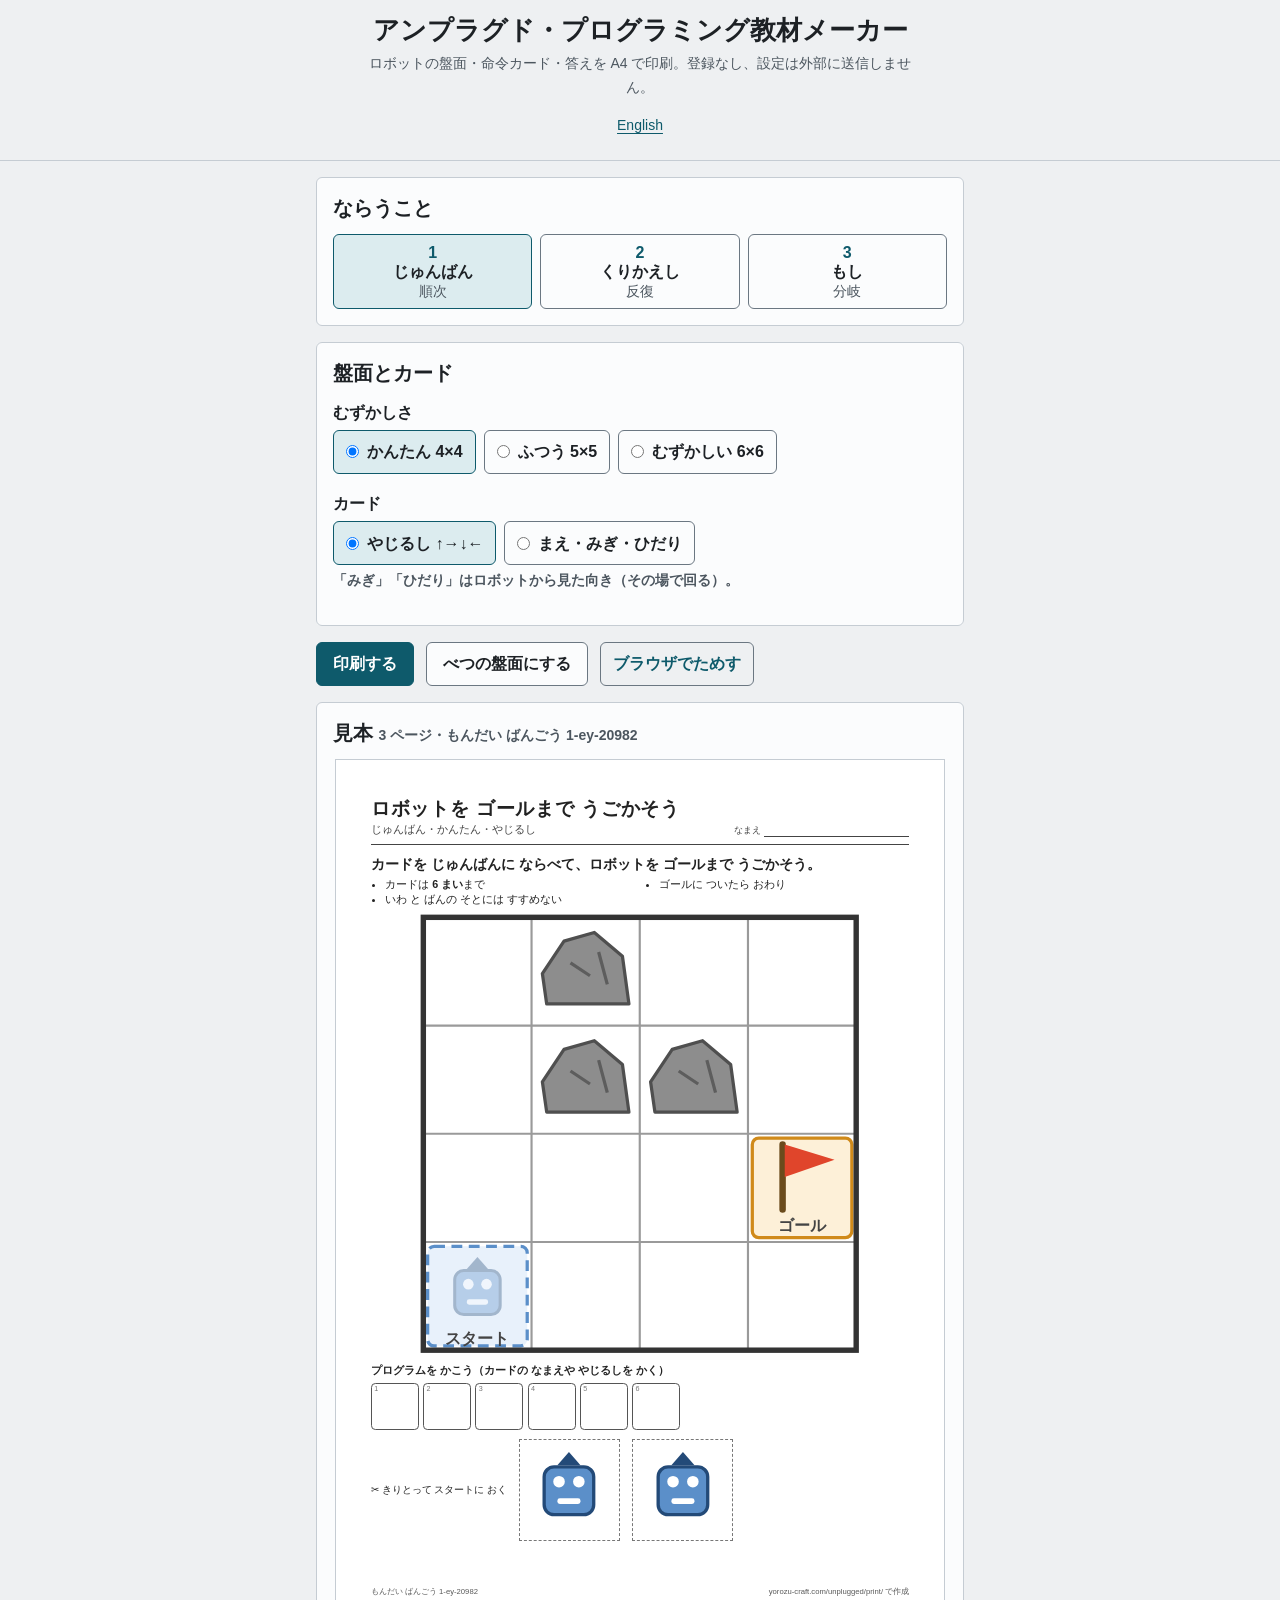
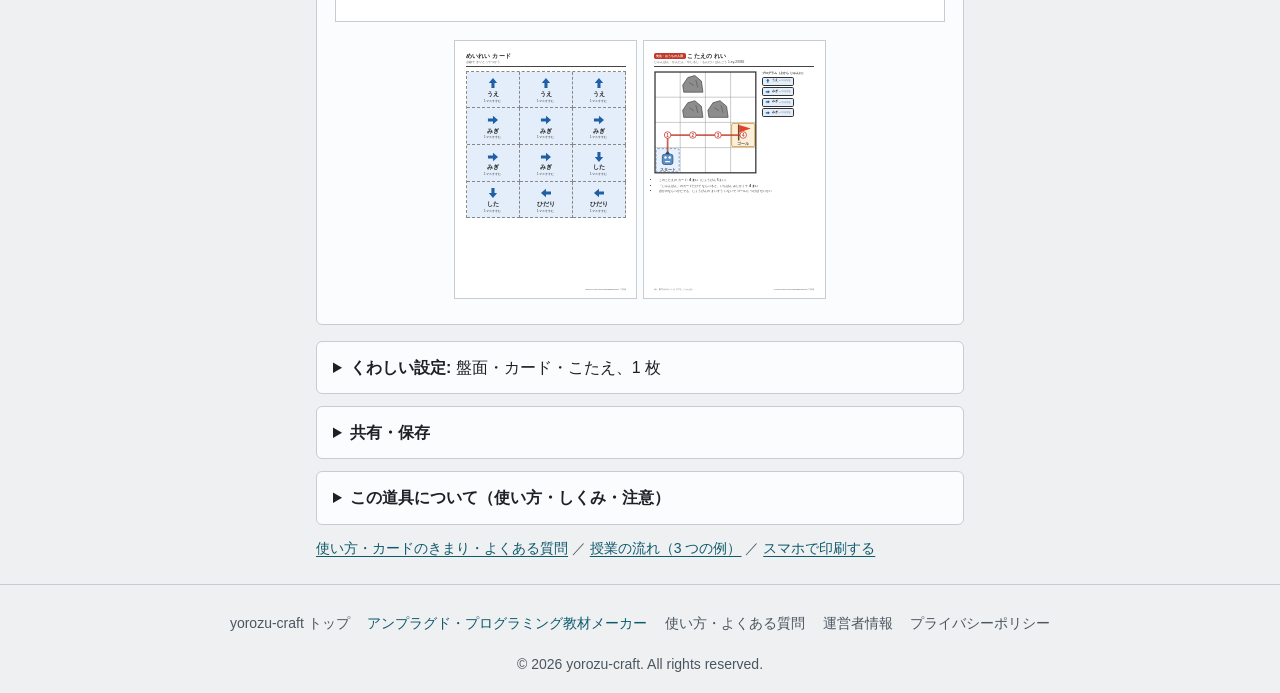
==== commit bbde6f60: "Q-067 K171 2 枝目 (1) 事象 used（yorozu-plans D468・企画書 99）: 結果を出す関数の末尾に window.yzUsed?.() を 1 行、画面に used." ====
--- a/index.html
+++ b/index.html
@@ -181,6 +181,7 @@
     <p>&copy; 2026 yorozu-craft. All rights reserved.</p>
   </footer>
 
+  <script src="./used.js"></script>
   <script src="./screen.js"></script>
   <script src="./puzzle.js"></script>
   <script src="./calc.js"></script>
--- a/style.css
+++ b/style.css
@@ -23,6 +23,8 @@
 :where(input, select, textarea, button) { font: inherit; color: inherit; }
 :where(input:not([type="checkbox"]):not([type="radio"]):not([type="range"]), select, textarea) { font-size: max(1rem, 16px); }
 :where(button, summary, [role="button"]) { min-height: var(--tap); }
+/* 1 つだけで置くリンク（nav の並び、使い方から道具へ戻るカード、言語の切り替え、パンくず）も押せる高さに。文中のリンクは対象外（WCAG 2.5.8。K192 の全巡回） */
+:where(nav li > a, p.card > a:only-child, .lang-switch a, .crumb a) { display: inline-flex; align-items: center; min-height: var(--tap); }
 [aria-invalid="true"] { border-color: var(--error, #ce0000) !important; }
 .field-error { color: var(--error, #ce0000); font-weight: 700; margin-top: var(--sp-1); }
 .visually-hidden {
@@ -64,6 +66,9 @@
 /* 部品: ボタン（主は塗り、副は線） */
 :where(html:not([data-skin="base"])) :where(button, .btn) { border: 1px solid var(--input-border); border-radius: var(--radius); background: var(--card); color: var(--text); font-weight: 700; padding: 0 var(--sp-4); cursor: pointer; }
 :where(html:not([data-skin="base"])) :where(button[type="submit"], .btn-primary) { background: var(--accent); border-color: var(--accent); color: var(--on-accent); }
+/* <a> のボタンは a { color } に負けないよう、詳細度を 1 段だけ上げる（D416。主は副の後に書いて勝たせる） */
+:where(html:not([data-skin="base"])) a.btn { color: var(--text); }
+:where(html:not([data-skin="base"])) a.btn-primary { color: var(--on-accent); }
 /* 部品: チップ・面・折りたたみ（開閉の印 ▶ を残すため list-item のまま、高さは上下の余白と土台の min-height で）・結果の数字・注意の帯・固定バー */
 :where(html:not([data-skin="base"])) :where(.chip) { display: inline-flex; align-items: center; min-height: var(--tap); padding: 0 var(--sp-3); border: 1px solid var(--input-border); border-radius: var(--radius); color: var(--text); text-decoration: none; font-weight: 700; }
 :where(html:not([data-skin="base"])) :where(.card) { background: var(--card); border: 1px solid var(--border); border-radius: var(--radius); padding: var(--sp-4); }
@@ -186,7 +191,7 @@
 
 /* くわしく入れる（1 グループ 1 つの details）。summary の .opt-state に今の状態を出す（screen.js の detailsSummary） */
 :where(html:not([data-skin="base"])) details.card.opt { padding: 0 var(--sp-4); margin-bottom: var(--sp-3); }
-:where(html:not([data-skin="base"])) details.card.opt > summary { min-height: var(--tap); padding: var(--sp-3) 0; color: var(--accent); }
+:where(html:not([data-skin="base"])) details.card.opt > summary { min-height: var(--tap); padding: var(--sp-3) 0; }
 :where(html:not([data-skin="base"])) details.card.opt[open] { padding-bottom: var(--sp-4); }
 :where(html:not([data-skin="base"])) details.card.opt[open] > summary { border-bottom: 1px solid var(--border); margin-bottom: var(--sp-4); }
 :where(html:not([data-skin="base"])) .opt-state { color: var(--text); font-weight: 400; }
@@ -215,7 +220,7 @@
 .seg label { display: inline-flex; align-items: center; gap: var(--sp-2); min-height: var(--tap); margin: 0; border: 1px solid var(--input-border); border-radius: var(--radius); padding: 0 var(--sp-3); font-weight: 700; cursor: pointer; }
 .seg label:has(input:checked) { background: var(--accent-soft); border-color: var(--accent); }
 .seg label:has(input:disabled) { opacity: 0.45; cursor: not-allowed; }
-.seg label:has(input:focus-visible), .tile:has(input:focus-visible) { outline: 4px solid var(--focus-ring); outline-offset: 2px; box-shadow: 0 0 0 2px var(--focus); }
+.tile:has(input:focus-visible) { outline: 4px solid var(--focus-ring); outline-offset: 2px; box-shadow: 0 0 0 2px var(--focus); }
 
 /* 種類のタイル */
 .types { display: grid; grid-template-columns: repeat(3, minmax(0, 1fr)); gap: var(--sp-2); }
@@ -378,7 +383,6 @@
 .prog-box .pcard.mini .rep-n { min-width: 16px; height: 16px; font-size: 12px; line-height: 14px; }
 .prog-box li.now .pcard { outline: 3px solid #e0452b; outline-offset: 1px; }
 .prog-box li.bad .pcard { outline: 3px dashed #c0392b; }
-.prog-box .dep-mark { color: var(--muted); font-size: 0.75rem; }
 .prog-count { font-size: 0.8rem; color: var(--muted); text-align: right; }
 .run-row { display: grid; grid-template-columns: 2fr 1fr 1fr; gap: 0.4rem; margin: 0.5rem 0; }
 .run-row .btn { min-height: 48px; white-space: nowrap; padding: 0.5rem 0.4rem; font-size: 0.88rem; }
